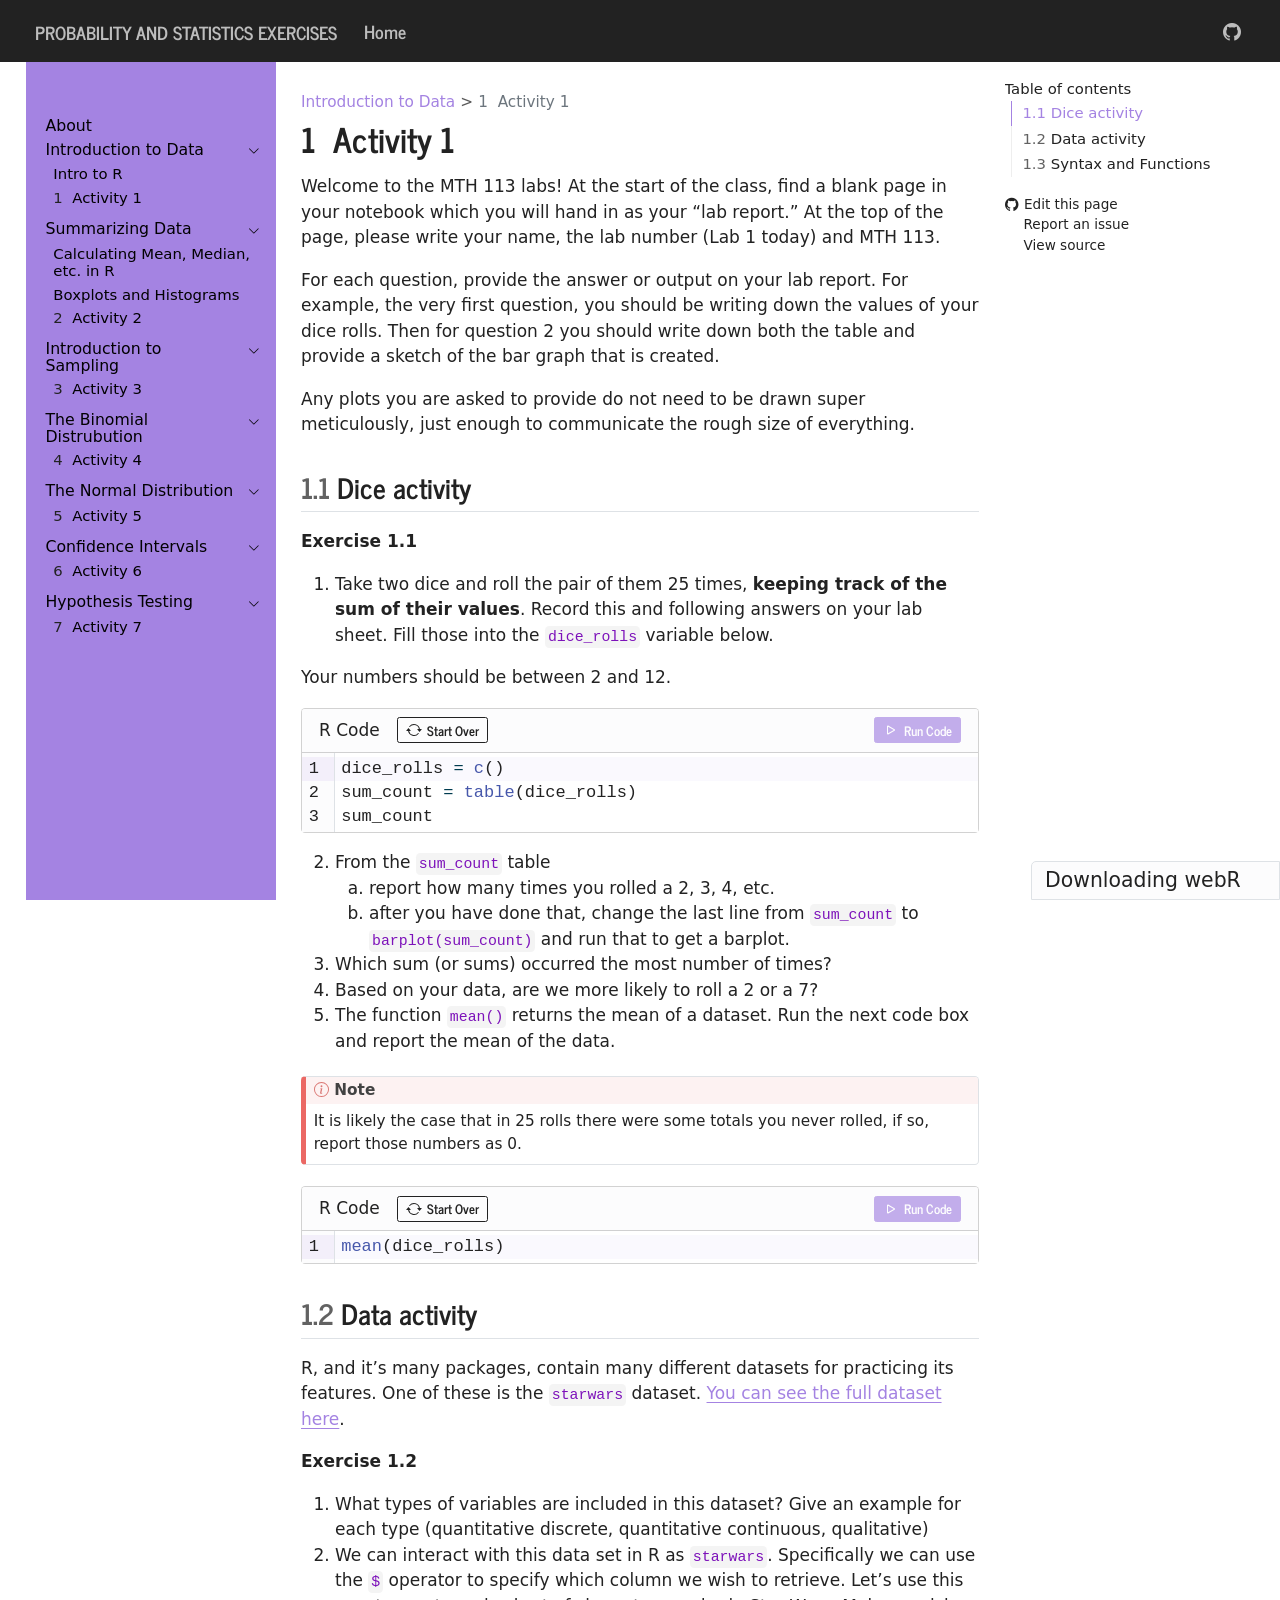
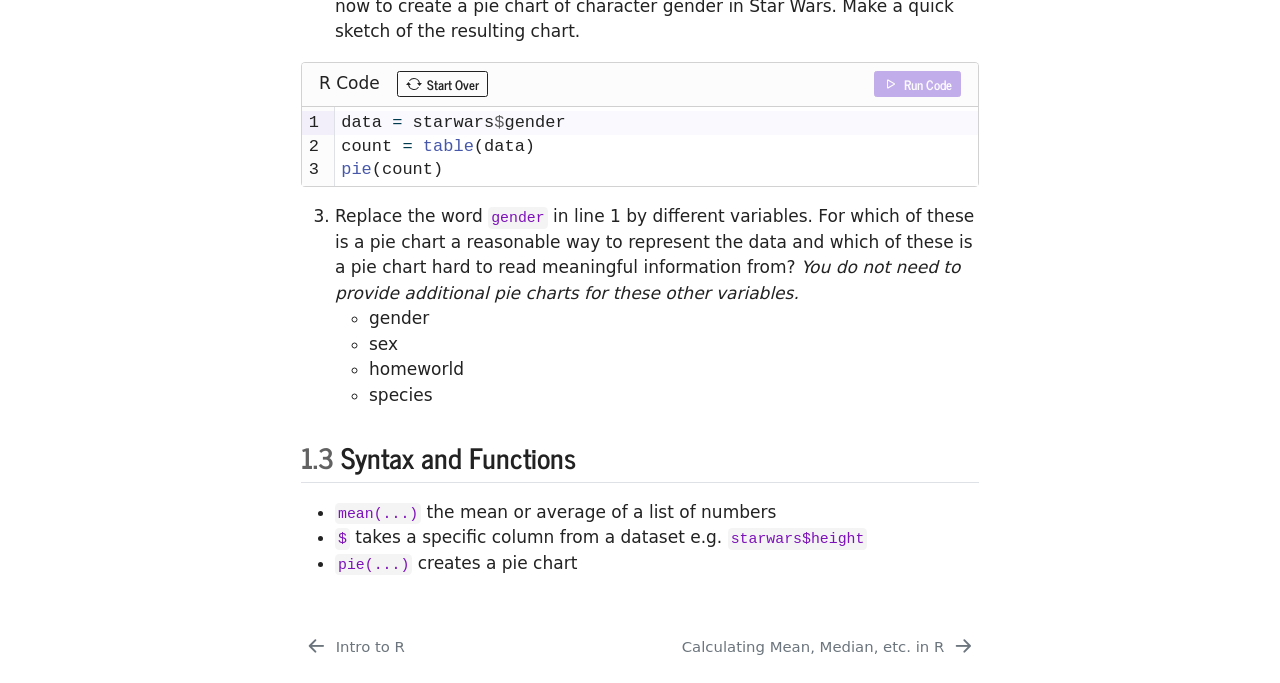
==== project-1/bars-and-pies.html @ b621f448 "Built site for gh-pages" ====
<!DOCTYPE html>
<html xmlns="http://www.w3.org/1999/xhtml" lang="en" xml:lang="en"><head>

<meta charset="utf-8">
<meta name="generator" content="quarto-1.8.24">

<meta name="viewport" content="width=device-width, initial-scale=1.0, user-scalable=yes">


<title>1&nbsp; Activity 1 – Probability and Statistics Exercises</title>
<style>
code{white-space: pre-wrap;}
span.smallcaps{font-variant: small-caps;}
div.columns{display: flex; gap: min(4vw, 1.5em);}
div.column{flex: auto; overflow-x: auto;}
div.hanging-indent{margin-left: 1.5em; text-indent: -1.5em;}
ul.task-list{list-style: none;}
ul.task-list li input[type="checkbox"] {
  width: 0.8em;
  margin: 0 0.8em 0.2em -1em; /* quarto-specific, see https://github.com/quarto-dev/quarto-cli/issues/4556 */ 
  vertical-align: middle;
}
</style>


<script src="../site_libs/quarto-nav/quarto-nav.js"></script>
<script src="../site_libs/quarto-nav/headroom.min.js"></script>
<script src="../site_libs/clipboard/clipboard.min.js"></script>
<script src="../site_libs/quarto-search/autocomplete.umd.js"></script>
<script src="../site_libs/quarto-search/fuse.min.js"></script>
<script src="../site_libs/quarto-search/quarto-search.js"></script>
<meta name="quarto:offset" content="../">
<link href="../project-2/calculating-statistics.html" rel="next">
<link href="../project-1/intro.html" rel="prev">
<script src="../site_libs/quarto-html/quarto.js" type="module"></script>
<script src="../site_libs/quarto-html/tabsets/tabsets.js" type="module"></script>
<script src="../site_libs/quarto-html/axe/axe-check.js" type="module"></script>
<script src="../site_libs/quarto-html/popper.min.js"></script>
<script src="../site_libs/quarto-html/tippy.umd.min.js"></script>
<script src="../site_libs/quarto-html/anchor.min.js"></script>
<link href="../site_libs/quarto-html/tippy.css" rel="stylesheet">
<link href="../site_libs/quarto-html/quarto-syntax-highlighting-dc55a5b9e770e841cd82e46aadbfb9b0.css" rel="stylesheet" id="quarto-text-highlighting-styles">
<script src="../site_libs/bootstrap/bootstrap.min.js"></script>
<link href="../site_libs/bootstrap/bootstrap-icons.css" rel="stylesheet">
<link href="../site_libs/bootstrap/bootstrap-3c5333e56ad6d1bf138ab44a25129ef7.min.css" rel="stylesheet" append-hash="true" id="quarto-bootstrap" data-mode="light">
<script src="../site_libs/quarto-contrib/live-runtime/live-runtime.js" type="module"></script>
<link href="../site_libs/quarto-contrib/live-runtime/live-runtime.css" rel="stylesheet">
<script id="quarto-search-options" type="application/json">{
  "location": "navbar",
  "copy-button": false,
  "collapse-after": 3,
  "panel-placement": "end",
  "type": "overlay",
  "limit": 50,
  "keyboard-shortcut": [
    "f",
    "/",
    "s"
  ],
  "show-item-context": false,
  "language": {
    "search-no-results-text": "No results",
    "search-matching-documents-text": "matching documents",
    "search-copy-link-title": "Copy link to search",
    "search-hide-matches-text": "Hide additional matches",
    "search-more-match-text": "more match in this document",
    "search-more-matches-text": "more matches in this document",
    "search-clear-button-title": "Clear",
    "search-text-placeholder": "",
    "search-detached-cancel-button-title": "Cancel",
    "search-submit-button-title": "Submit",
    "search-label": "Search"
  }
}</script>
<script type="module" src="../site_libs/quarto-ojs/quarto-ojs-runtime.js"></script>
<link href="../site_libs/quarto-ojs/quarto-ojs.css" rel="stylesheet">


<link rel="stylesheet" href="../style.css">
</head>

<body class="nav-sidebar floating nav-fixed quarto-light">

<div id="quarto-search-results"></div>
  <header id="quarto-header" class="headroom fixed-top">
    <nav class="navbar navbar-expand-lg " data-bs-theme="dark">
      <div class="navbar-container container-fluid">
      <div class="navbar-brand-container mx-auto">
    <a href="../index.html" class="navbar-brand navbar-brand-logo">
    </a>
    <a class="navbar-brand" href="../index.html">
    <span class="navbar-title">Probability and Statistics Exercises</span>
    </a>
  </div>
            <div id="quarto-search" class="" title="Search"></div>
          <button class="navbar-toggler" type="button" data-bs-toggle="collapse" data-bs-target="#navbarCollapse" aria-controls="navbarCollapse" role="menu" aria-expanded="false" aria-label="Toggle navigation" onclick="if (window.quartoToggleHeadroom) { window.quartoToggleHeadroom(); }">
  <span class="navbar-toggler-icon"></span>
</button>
          <div class="collapse navbar-collapse" id="navbarCollapse">
            <ul class="navbar-nav navbar-nav-scroll me-auto">
  <li class="nav-item">
    <a class="nav-link" href="https://seragunn.github.io/"> 
<span class="menu-text">Home</span></a>
  </li>  
</ul>
          </div> <!-- /navcollapse -->
            <div class="quarto-navbar-tools">
    <a href="https://github.com/seragunn/probstats-exercises/" title="Source Code" class="quarto-navigation-tool px-1" aria-label="Source Code"><i class="bi bi-github"></i></a>
</div>
      </div> <!-- /container-fluid -->
    </nav>
  <nav class="quarto-secondary-nav">
    <div class="container-fluid d-flex">
      <button type="button" class="quarto-btn-toggle btn" data-bs-toggle="collapse" role="button" data-bs-target=".quarto-sidebar-collapse-item" aria-controls="quarto-sidebar" aria-expanded="false" aria-label="Toggle sidebar navigation" onclick="if (window.quartoToggleHeadroom) { window.quartoToggleHeadroom(); }">
        <i class="bi bi-layout-text-sidebar-reverse"></i>
      </button>
        <nav class="quarto-page-breadcrumbs" aria-label="breadcrumb"><ol class="breadcrumb"><li class="breadcrumb-item"><a href="../project-1/intro.html">Introduction to Data</a></li><li class="breadcrumb-item"><a href="../project-1/bars-and-pies.html"><span class="chapter-number">1</span>&nbsp; <span class="chapter-title">Activity 1</span></a></li></ol></nav>
        <a class="flex-grow-1" role="navigation" data-bs-toggle="collapse" data-bs-target=".quarto-sidebar-collapse-item" aria-controls="quarto-sidebar" aria-expanded="false" aria-label="Toggle sidebar navigation" onclick="if (window.quartoToggleHeadroom) { window.quartoToggleHeadroom(); }">      
        </a>
    </div>
  </nav>
</header>
<!-- content -->
<div id="quarto-content" class="quarto-container page-columns page-rows-contents page-layout-article page-navbar">
<!-- sidebar -->
  <nav id="quarto-sidebar" class="sidebar collapse collapse-horizontal quarto-sidebar-collapse-item sidebar-navigation floating overflow-auto">
    <div class="pt-lg-2 mt-2 text-left sidebar-header sidebar-header-stacked">
      <a href="../index.html" class="sidebar-logo-link">
      </a>
      </div>
    <div class="sidebar-menu-container"> 
    <ul class="list-unstyled mt-1">
        <li class="sidebar-item">
  <div class="sidebar-item-container"> 
  <a href="../index.html" class="sidebar-item-text sidebar-link">
 <span class="menu-text">About</span></a>
  </div>
</li>
        <li class="sidebar-item sidebar-item-section">
      <div class="sidebar-item-container"> 
            <a class="sidebar-item-text sidebar-link text-start" data-bs-toggle="collapse" data-bs-target="#quarto-sidebar-section-1" role="navigation" aria-expanded="true">
 <span class="menu-text">Introduction to Data</span></a>
          <a class="sidebar-item-toggle text-start" data-bs-toggle="collapse" data-bs-target="#quarto-sidebar-section-1" role="navigation" aria-expanded="true" aria-label="Toggle section">
            <i class="bi bi-chevron-right ms-2"></i>
          </a> 
      </div>
      <ul id="quarto-sidebar-section-1" class="collapse list-unstyled sidebar-section depth1 show">  
          <li class="sidebar-item">
  <div class="sidebar-item-container"> 
  <a href="../project-1/intro.html" class="sidebar-item-text sidebar-link">
 <span class="menu-text">Intro to R</span></a>
  </div>
</li>
          <li class="sidebar-item">
  <div class="sidebar-item-container"> 
  <a href="../project-1/bars-and-pies.html" class="sidebar-item-text sidebar-link active">
 <span class="menu-text"><span class="chapter-number">1</span>&nbsp; <span class="chapter-title">Activity 1</span></span></a>
  </div>
</li>
      </ul>
  </li>
        <li class="sidebar-item sidebar-item-section">
      <div class="sidebar-item-container"> 
            <a class="sidebar-item-text sidebar-link text-start" data-bs-toggle="collapse" data-bs-target="#quarto-sidebar-section-2" role="navigation" aria-expanded="true">
 <span class="menu-text">Summarizing Data</span></a>
          <a class="sidebar-item-toggle text-start" data-bs-toggle="collapse" data-bs-target="#quarto-sidebar-section-2" role="navigation" aria-expanded="true" aria-label="Toggle section">
            <i class="bi bi-chevron-right ms-2"></i>
          </a> 
      </div>
      <ul id="quarto-sidebar-section-2" class="collapse list-unstyled sidebar-section depth1 show">  
          <li class="sidebar-item">
  <div class="sidebar-item-container"> 
  <a href="../project-2/calculating-statistics.html" class="sidebar-item-text sidebar-link">
 <span class="menu-text">Calculating Mean, Median, etc. in R</span></a>
  </div>
</li>
          <li class="sidebar-item">
  <div class="sidebar-item-container"> 
  <a href="../project-2/box-hist.html" class="sidebar-item-text sidebar-link">
 <span class="menu-text">Boxplots and Histograms</span></a>
  </div>
</li>
          <li class="sidebar-item">
  <div class="sidebar-item-container"> 
  <a href="../project-2/visualizing-shape.html" class="sidebar-item-text sidebar-link">
 <span class="menu-text"><span class="chapter-number">2</span>&nbsp; <span class="chapter-title">Activity 2</span></span></a>
  </div>
</li>
      </ul>
  </li>
        <li class="sidebar-item sidebar-item-section">
      <div class="sidebar-item-container"> 
            <a class="sidebar-item-text sidebar-link text-start" data-bs-toggle="collapse" data-bs-target="#quarto-sidebar-section-3" role="navigation" aria-expanded="true">
 <span class="menu-text">Introduction to Sampling</span></a>
          <a class="sidebar-item-toggle text-start" data-bs-toggle="collapse" data-bs-target="#quarto-sidebar-section-3" role="navigation" aria-expanded="true" aria-label="Toggle section">
            <i class="bi bi-chevron-right ms-2"></i>
          </a> 
      </div>
      <ul id="quarto-sidebar-section-3" class="collapse list-unstyled sidebar-section depth1 show">  
          <li class="sidebar-item">
  <div class="sidebar-item-container"> 
  <a href="../project-3/intro-to-sampling.html" class="sidebar-item-text sidebar-link">
 <span class="menu-text"><span class="chapter-number">3</span>&nbsp; <span class="chapter-title">Activity 3</span></span></a>
  </div>
</li>
      </ul>
  </li>
        <li class="sidebar-item sidebar-item-section">
      <div class="sidebar-item-container"> 
            <a class="sidebar-item-text sidebar-link text-start" data-bs-toggle="collapse" data-bs-target="#quarto-sidebar-section-4" role="navigation" aria-expanded="true">
 <span class="menu-text">The Binomial Distrubution</span></a>
          <a class="sidebar-item-toggle text-start" data-bs-toggle="collapse" data-bs-target="#quarto-sidebar-section-4" role="navigation" aria-expanded="true" aria-label="Toggle section">
            <i class="bi bi-chevron-right ms-2"></i>
          </a> 
      </div>
      <ul id="quarto-sidebar-section-4" class="collapse list-unstyled sidebar-section depth1 show">  
          <li class="sidebar-item">
  <div class="sidebar-item-container"> 
  <a href="../project-4/binomial.html" class="sidebar-item-text sidebar-link">
 <span class="menu-text"><span class="chapter-number">4</span>&nbsp; <span class="chapter-title">Activity 4</span></span></a>
  </div>
</li>
      </ul>
  </li>
        <li class="sidebar-item sidebar-item-section">
      <div class="sidebar-item-container"> 
            <a class="sidebar-item-text sidebar-link text-start" data-bs-toggle="collapse" data-bs-target="#quarto-sidebar-section-5" role="navigation" aria-expanded="true">
 <span class="menu-text">The Normal Distribution</span></a>
          <a class="sidebar-item-toggle text-start" data-bs-toggle="collapse" data-bs-target="#quarto-sidebar-section-5" role="navigation" aria-expanded="true" aria-label="Toggle section">
            <i class="bi bi-chevron-right ms-2"></i>
          </a> 
      </div>
      <ul id="quarto-sidebar-section-5" class="collapse list-unstyled sidebar-section depth1 show">  
          <li class="sidebar-item">
  <div class="sidebar-item-container"> 
  <a href="../project-5/normal.html" class="sidebar-item-text sidebar-link">
 <span class="menu-text"><span class="chapter-number">5</span>&nbsp; <span class="chapter-title">Activity 5</span></span></a>
  </div>
</li>
      </ul>
  </li>
        <li class="sidebar-item sidebar-item-section">
      <div class="sidebar-item-container"> 
            <a class="sidebar-item-text sidebar-link text-start" data-bs-toggle="collapse" data-bs-target="#quarto-sidebar-section-6" role="navigation" aria-expanded="true">
 <span class="menu-text">Confidence Intervals</span></a>
          <a class="sidebar-item-toggle text-start" data-bs-toggle="collapse" data-bs-target="#quarto-sidebar-section-6" role="navigation" aria-expanded="true" aria-label="Toggle section">
            <i class="bi bi-chevron-right ms-2"></i>
          </a> 
      </div>
      <ul id="quarto-sidebar-section-6" class="collapse list-unstyled sidebar-section depth1 show">  
          <li class="sidebar-item">
  <div class="sidebar-item-container"> 
  <a href="../project-6/ci.html" class="sidebar-item-text sidebar-link">
 <span class="menu-text"><span class="chapter-number">6</span>&nbsp; <span class="chapter-title">Activity 6</span></span></a>
  </div>
</li>
      </ul>
  </li>
        <li class="sidebar-item sidebar-item-section">
      <div class="sidebar-item-container"> 
            <a class="sidebar-item-text sidebar-link text-start" data-bs-toggle="collapse" data-bs-target="#quarto-sidebar-section-7" role="navigation" aria-expanded="true">
 <span class="menu-text">Hypothesis Testing</span></a>
          <a class="sidebar-item-toggle text-start" data-bs-toggle="collapse" data-bs-target="#quarto-sidebar-section-7" role="navigation" aria-expanded="true" aria-label="Toggle section">
            <i class="bi bi-chevron-right ms-2"></i>
          </a> 
      </div>
      <ul id="quarto-sidebar-section-7" class="collapse list-unstyled sidebar-section depth1 show">  
          <li class="sidebar-item">
  <div class="sidebar-item-container"> 
  <a href="../project-7/hyptest.html" class="sidebar-item-text sidebar-link">
 <span class="menu-text"><span class="chapter-number">7</span>&nbsp; <span class="chapter-title">Activity 7</span></span></a>
  </div>
</li>
      </ul>
  </li>
    </ul>
    </div>
</nav>
<div id="quarto-sidebar-glass" class="quarto-sidebar-collapse-item" data-bs-toggle="collapse" data-bs-target=".quarto-sidebar-collapse-item"></div>
<!-- margin-sidebar -->
    <div id="quarto-margin-sidebar" class="sidebar margin-sidebar">
        <nav id="TOC" role="doc-toc" class="toc-active">
    <h2 id="toc-title">Table of contents</h2>
   
  <ul>
  <li><a href="#dice-activity" id="toc-dice-activity" class="nav-link active" data-scroll-target="#dice-activity"><span class="header-section-number">1.1</span> Dice activity</a></li>
  <li><a href="#data-activity" id="toc-data-activity" class="nav-link" data-scroll-target="#data-activity"><span class="header-section-number">1.2</span> Data activity</a></li>
  <li><a href="#syntax-and-functions" id="toc-syntax-and-functions" class="nav-link" data-scroll-target="#syntax-and-functions"><span class="header-section-number">1.3</span> Syntax and Functions</a></li>
  </ul>
<div class="toc-actions"><ul><li><a href="https://github.com/seragunn/probstats-exercises/edit/main/project-1/bars-and-pies.qmd" class="toc-action"><i class="bi bi-github"></i>Edit this page</a></li><li><a href="https://github.com/seragunn/probstats-exercises/issues/new" class="toc-action"><i class="bi empty"></i>Report an issue</a></li><li><a href="https://github.com/seragunn/probstats-exercises/blob/main/project-1/bars-and-pies.qmd" class="toc-action"><i class="bi empty"></i>View source</a></li></ul></div></nav>
    </div>
<!-- main -->
<main class="content" id="quarto-document-content">

<header id="title-block-header" class="quarto-title-block default"><nav class="quarto-page-breadcrumbs quarto-title-breadcrumbs d-none d-lg-block" aria-label="breadcrumb"><ol class="breadcrumb"><li class="breadcrumb-item"><a href="../project-1/intro.html">Introduction to Data</a></li><li class="breadcrumb-item"><a href="../project-1/bars-and-pies.html"><span class="chapter-number">1</span>&nbsp; <span class="chapter-title">Activity 1</span></a></li></ol></nav>
<div class="quarto-title">
<h1 class="title"><span class="chapter-number">1</span>&nbsp; <span class="chapter-title">Activity 1</span></h1>
</div>



<div class="quarto-title-meta">

    
  
    
  </div>
  


</header>


<p>Welcome to the MTH 113 labs! At the start of the class, find a blank page in your notebook which you will hand in as your “lab report.” At the top of the page, please write your name, the lab number (Lab 1 today) and MTH 113.</p>
<p>For each question, provide the answer or output on your lab report. For example, the very first question, you should be writing down the values of your dice rolls. Then for question 2 you should write down both the table and provide a sketch of the bar graph that is created.</p>
<p>Any plots you are asked to provide do not need to be drawn super meticulously, just enough to communicate the rough size of everything.</p>
<section id="dice-activity" class="level2" data-number="1.1">
<h2 data-number="1.1" class="anchored" data-anchor-id="dice-activity"><span class="header-section-number">1.1</span> Dice activity</h2>
<div id="exr-dice-activity" class="theorem exercise">
<p><span class="theorem-title"><strong>Exercise 1.1</strong></span> &nbsp;</p>
<ol type="1">
<li>Take two dice and roll the pair of them 25 times, <strong>keeping track of the sum of their values</strong>. Record this and following answers on your lab sheet. Fill those into the <code>dice_rolls</code> variable below.</li>
</ol>
<p>Your numbers should be between 2 and 12.</p>
<div>
<div id="webr-1" class="exercise-cell">

</div>
<script type="webr-1-contents">
eyJhdHRyIjp7ImVkaXQiOnRydWUsImV2YWwiOnRydWV9LCJjb2RlIjoiZGljZV9yb2xscyA9IGMoKVxuc3VtX2NvdW50ID0gdGFibGUoZGljZV9yb2xscylcbnN1bV9jb3VudCJ9
</script>
</div>
<ol start="2" type="1">
<li>From the <code>sum_count</code> table
<ol type="a">
<li>report how many times you rolled a 2, 3, 4, etc.</li>
<li>after you have done that, change the last line from <code>sum_count</code> to <code>barplot(sum_count)</code> and run that to get a barplot.</li>
</ol></li>
<li>Which sum (or sums) occurred the most number of times?</li>
<li>Based on your data, are we more likely to roll a 2 or a 7?</li>
<li>The function <code>mean()</code> returns the mean of a dataset. Run the next code box and report the mean of the data.</li>
</ol>
</div>
<div class="callout callout-style-default callout-note callout-titled">
<div class="callout-header d-flex align-content-center">
<div class="callout-icon-container">
<i class="callout-icon"></i>
</div>
<div class="callout-title-container flex-fill">
Note
</div>
</div>
<div class="callout-body-container callout-body">
<p>It is likely the case that in 25 rolls there were some totals you never rolled, if so, report those numbers as 0.</p>
</div>
</div>
<div>
<div id="webr-2" class="exercise-cell">

</div>
<script type="webr-2-contents">
eyJhdHRyIjp7ImVkaXQiOnRydWUsImV2YWwiOnRydWV9LCJjb2RlIjoibWVhbihkaWNlX3JvbGxzKSJ9
</script>
</div>
</section>
<section id="data-activity" class="level2" data-number="1.2">
<h2 data-number="1.2" class="anchored" data-anchor-id="data-activity"><span class="header-section-number">1.2</span> Data activity</h2>
<p>R, and it’s many packages, contain many different datasets for practicing its features. One of these is the <code>starwars</code> dataset. <a href="https://github.com/tidyverse/dplyr/blob/main/data-raw/starwars.csv" target="_blank">You can see the full dataset here</a>.</p>
<div id="exr-starwars-data" class="theorem exercise">
<p><span class="theorem-title"><strong>Exercise 1.2</strong></span> &nbsp;</p>
<ol type="1">
<li>What types of variables are included in this dataset? Give an example for each type (quantitative discrete, quantitative continuous, qualitative)</li>
<li>We can interact with this data set in R as <code>starwars</code>. Specifically we can use the <code>$</code> operator to specify which column we wish to retrieve. Let’s use this now to create a pie chart of character gender in Star Wars. Make a quick sketch of the resulting chart.</li>
</ol>
<div>
<div id="webr-3" class="exercise-cell">

</div>
<script type="webr-3-contents">
eyJhdHRyIjp7ImVkaXQiOnRydWUsImV2YWwiOnRydWV9LCJjb2RlIjoiZGF0YSA9IHN0YXJ3YXJzJGdlbmRlclxuY291bnQgPSB0YWJsZShkYXRhKVxucGllKGNvdW50KSJ9
</script>
</div>
<ol start="3" type="1">
<li>Replace the word <code>gender</code> in line 1 by different variables. For which of these is a pie chart a reasonable way to represent the data and which of these is a pie chart hard to read meaningful information from? <em>You do not need to provide additional pie charts for these other variables.</em>
<ul>
<li>gender</li>
<li>sex</li>
<li>homeworld</li>
<li>species</li>
</ul></li>
</ol>
</div>
</section>
<section id="syntax-and-functions" class="level2" data-number="1.3">
<h2 data-number="1.3" class="anchored" data-anchor-id="syntax-and-functions"><span class="header-section-number">1.3</span> Syntax and Functions</h2>
<ul>
<li><code>mean(...)</code> the mean or average of a list of numbers</li>
<li><code>$</code> takes a specific column from a dataset e.g.&nbsp;<code>starwars$height</code></li>
<li><code>pie(...)</code> creates a pie chart</li>
</ul>


<script type="webr-data">
[base64]
</script>
<script type="ojs-module-contents">
[base64]
</script>
<div id="exercise-loading-indicator" class="exercise-loading-indicator d-none d-flex align-items-center gap-2">
<div id="exercise-loading-status" class="d-flex gap-2">

</div>
<div class="spinner-grow spinner-grow-sm">

</div>
</div>
<script type="vfs-file">
W10=
</script>
</section>

</main> <!-- /main -->
<script type="ojs-module-contents">
eyJjb250ZW50cyI6W119
</script>
<script type="module">
if (window.location.protocol === "file:") { alert("The OJS runtime does not work with file:// URLs. Please use a web server to view this document."); }
window._ojs.paths.runtimeToDoc = "../../project-1";
window._ojs.paths.runtimeToRoot = "../..";
window._ojs.paths.docToRoot = "..";
window._ojs.selfContained = false;
window._ojs.runtime.interpretFromScriptTags();
</script>
<script id="quarto-html-after-body" type="application/javascript">
  window.document.addEventListener("DOMContentLoaded", function (event) {
    const icon = "";
    const anchorJS = new window.AnchorJS();
    anchorJS.options = {
      placement: 'right',
      icon: icon
    };
    anchorJS.add('.anchored');
    const isCodeAnnotation = (el) => {
      for (const clz of el.classList) {
        if (clz.startsWith('code-annotation-')) {                     
          return true;
        }
      }
      return false;
    }
    const onCopySuccess = function(e) {
      // button target
      const button = e.trigger;
      // don't keep focus
      button.blur();
      // flash "checked"
      button.classList.add('code-copy-button-checked');
      var currentTitle = button.getAttribute("title");
      button.setAttribute("title", "Copied!");
      let tooltip;
      if (window.bootstrap) {
        button.setAttribute("data-bs-toggle", "tooltip");
        button.setAttribute("data-bs-placement", "left");
        button.setAttribute("data-bs-title", "Copied!");
        tooltip = new bootstrap.Tooltip(button, 
          { trigger: "manual", 
            customClass: "code-copy-button-tooltip",
            offset: [0, -8]});
        tooltip.show();    
      }
      setTimeout(function() {
        if (tooltip) {
          tooltip.hide();
          button.removeAttribute("data-bs-title");
          button.removeAttribute("data-bs-toggle");
          button.removeAttribute("data-bs-placement");
        }
        button.setAttribute("title", currentTitle);
        button.classList.remove('code-copy-button-checked');
      }, 1000);
      // clear code selection
      e.clearSelection();
    }
    const getTextToCopy = function(trigger) {
      const outerScaffold = trigger.parentElement.cloneNode(true);
      const codeEl = outerScaffold.querySelector('code');
      for (const childEl of codeEl.children) {
        if (isCodeAnnotation(childEl)) {
          childEl.remove();
        }
      }
      return codeEl.innerText;
    }
    const clipboard = new window.ClipboardJS('.code-copy-button:not([data-in-quarto-modal])', {
      text: getTextToCopy
    });
    clipboard.on('success', onCopySuccess);
    if (window.document.getElementById('quarto-embedded-source-code-modal')) {
      const clipboardModal = new window.ClipboardJS('.code-copy-button[data-in-quarto-modal]', {
        text: getTextToCopy,
        container: window.document.getElementById('quarto-embedded-source-code-modal')
      });
      clipboardModal.on('success', onCopySuccess);
    }
      var localhostRegex = new RegExp(/^(?:http|https):\/\/localhost\:?[0-9]*\//);
      var mailtoRegex = new RegExp(/^mailto:/);
        var filterRegex = new RegExp("https:\/\/seragunn\.github\.io\/probstats-exercises\/");
      var isInternal = (href) => {
          return filterRegex.test(href) || localhostRegex.test(href) || mailtoRegex.test(href);
      }
      // Inspect non-navigation links and adorn them if external
     var links = window.document.querySelectorAll('a[href]:not(.nav-link):not(.navbar-brand):not(.toc-action):not(.sidebar-link):not(.sidebar-item-toggle):not(.pagination-link):not(.no-external):not([aria-hidden]):not(.dropdown-item):not(.quarto-navigation-tool):not(.about-link)');
      for (var i=0; i<links.length; i++) {
        const link = links[i];
        if (!isInternal(link.href)) {
          // undo the damage that might have been done by quarto-nav.js in the case of
          // links that we want to consider external
          if (link.dataset.originalHref !== undefined) {
            link.href = link.dataset.originalHref;
          }
        }
      }
    function tippyHover(el, contentFn, onTriggerFn, onUntriggerFn) {
      const config = {
        allowHTML: true,
        maxWidth: 500,
        delay: 100,
        arrow: false,
        appendTo: function(el) {
            return el.parentElement;
        },
        interactive: true,
        interactiveBorder: 10,
        theme: 'quarto',
        placement: 'bottom-start',
      };
      if (contentFn) {
        config.content = contentFn;
      }
      if (onTriggerFn) {
        config.onTrigger = onTriggerFn;
      }
      if (onUntriggerFn) {
        config.onUntrigger = onUntriggerFn;
      }
      window.tippy(el, config); 
    }
    const noterefs = window.document.querySelectorAll('a[role="doc-noteref"]');
    for (var i=0; i<noterefs.length; i++) {
      const ref = noterefs[i];
      tippyHover(ref, function() {
        // use id or data attribute instead here
        let href = ref.getAttribute('data-footnote-href') || ref.getAttribute('href');
        try { href = new URL(href).hash; } catch {}
        const id = href.replace(/^#\/?/, "");
        const note = window.document.getElementById(id);
        if (note) {
          return note.innerHTML;
        } else {
          return "";
        }
      });
    }
    const xrefs = window.document.querySelectorAll('a.quarto-xref');
    const processXRef = (id, note) => {
      // Strip column container classes
      const stripColumnClz = (el) => {
        el.classList.remove("page-full", "page-columns");
        if (el.children) {
          for (const child of el.children) {
            stripColumnClz(child);
          }
        }
      }
      stripColumnClz(note)
      if (id === null || id.startsWith('sec-')) {
        // Special case sections, only their first couple elements
        const container = document.createElement("div");
        if (note.children && note.children.length > 2) {
          container.appendChild(note.children[0].cloneNode(true));
          for (let i = 1; i < note.children.length; i++) {
            const child = note.children[i];
            if (child.tagName === "P" && child.innerText === "") {
              continue;
            } else {
              container.appendChild(child.cloneNode(true));
              break;
            }
          }
          if (window.Quarto?.typesetMath) {
            window.Quarto.typesetMath(container);
          }
          return container.innerHTML
        } else {
          if (window.Quarto?.typesetMath) {
            window.Quarto.typesetMath(note);
          }
          return note.innerHTML;
        }
      } else {
        // Remove any anchor links if they are present
        const anchorLink = note.querySelector('a.anchorjs-link');
        if (anchorLink) {
          anchorLink.remove();
        }
        if (window.Quarto?.typesetMath) {
          window.Quarto.typesetMath(note);
        }
        if (note.classList.contains("callout")) {
          return note.outerHTML;
        } else {
          return note.innerHTML;
        }
      }
    }
    for (var i=0; i<xrefs.length; i++) {
      const xref = xrefs[i];
      tippyHover(xref, undefined, function(instance) {
        instance.disable();
        let url = xref.getAttribute('href');
        let hash = undefined; 
        if (url.startsWith('#')) {
          hash = url;
        } else {
          try { hash = new URL(url).hash; } catch {}
        }
        if (hash) {
          const id = hash.replace(/^#\/?/, "");
          const note = window.document.getElementById(id);
          if (note !== null) {
            try {
              const html = processXRef(id, note.cloneNode(true));
              instance.setContent(html);
            } finally {
              instance.enable();
              instance.show();
            }
          } else {
            // See if we can fetch this
            fetch(url.split('#')[0])
            .then(res => res.text())
            .then(html => {
              const parser = new DOMParser();
              const htmlDoc = parser.parseFromString(html, "text/html");
              const note = htmlDoc.getElementById(id);
              if (note !== null) {
                const html = processXRef(id, note);
                instance.setContent(html);
              } 
            }).finally(() => {
              instance.enable();
              instance.show();
            });
          }
        } else {
          // See if we can fetch a full url (with no hash to target)
          // This is a special case and we should probably do some content thinning / targeting
          fetch(url)
          .then(res => res.text())
          .then(html => {
            const parser = new DOMParser();
            const htmlDoc = parser.parseFromString(html, "text/html");
            const note = htmlDoc.querySelector('main.content');
            if (note !== null) {
              // This should only happen for chapter cross references
              // (since there is no id in the URL)
              // remove the first header
              if (note.children.length > 0 && note.children[0].tagName === "HEADER") {
                note.children[0].remove();
              }
              const html = processXRef(null, note);
              instance.setContent(html);
            } 
          }).finally(() => {
            instance.enable();
            instance.show();
          });
        }
      }, function(instance) {
      });
    }
        let selectedAnnoteEl;
        const selectorForAnnotation = ( cell, annotation) => {
          let cellAttr = 'data-code-cell="' + cell + '"';
          let lineAttr = 'data-code-annotation="' +  annotation + '"';
          const selector = 'span[' + cellAttr + '][' + lineAttr + ']';
          return selector;
        }
        const selectCodeLines = (annoteEl) => {
          const doc = window.document;
          const targetCell = annoteEl.getAttribute("data-target-cell");
          const targetAnnotation = annoteEl.getAttribute("data-target-annotation");
          const annoteSpan = window.document.querySelector(selectorForAnnotation(targetCell, targetAnnotation));
          const lines = annoteSpan.getAttribute("data-code-lines").split(",");
          const lineIds = lines.map((line) => {
            return targetCell + "-" + line;
          })
          let top = null;
          let height = null;
          let parent = null;
          if (lineIds.length > 0) {
              //compute the position of the single el (top and bottom and make a div)
              const el = window.document.getElementById(lineIds[0]);
              top = el.offsetTop;
              height = el.offsetHeight;
              parent = el.parentElement.parentElement;
            if (lineIds.length > 1) {
              const lastEl = window.document.getElementById(lineIds[lineIds.length - 1]);
              const bottom = lastEl.offsetTop + lastEl.offsetHeight;
              height = bottom - top;
            }
            if (top !== null && height !== null && parent !== null) {
              // cook up a div (if necessary) and position it 
              let div = window.document.getElementById("code-annotation-line-highlight");
              if (div === null) {
                div = window.document.createElement("div");
                div.setAttribute("id", "code-annotation-line-highlight");
                div.style.position = 'absolute';
                parent.appendChild(div);
              }
              div.style.top = top - 2 + "px";
              div.style.height = height + 4 + "px";
              div.style.left = 0;
              let gutterDiv = window.document.getElementById("code-annotation-line-highlight-gutter");
              if (gutterDiv === null) {
                gutterDiv = window.document.createElement("div");
                gutterDiv.setAttribute("id", "code-annotation-line-highlight-gutter");
                gutterDiv.style.position = 'absolute';
                const codeCell = window.document.getElementById(targetCell);
                const gutter = codeCell.querySelector('.code-annotation-gutter');
                gutter.appendChild(gutterDiv);
              }
              gutterDiv.style.top = top - 2 + "px";
              gutterDiv.style.height = height + 4 + "px";
            }
            selectedAnnoteEl = annoteEl;
          }
        };
        const unselectCodeLines = () => {
          const elementsIds = ["code-annotation-line-highlight", "code-annotation-line-highlight-gutter"];
          elementsIds.forEach((elId) => {
            const div = window.document.getElementById(elId);
            if (div) {
              div.remove();
            }
          });
          selectedAnnoteEl = undefined;
        };
          // Handle positioning of the toggle
      window.addEventListener(
        "resize",
        throttle(() => {
          elRect = undefined;
          if (selectedAnnoteEl) {
            selectCodeLines(selectedAnnoteEl);
          }
        }, 10)
      );
      function throttle(fn, ms) {
      let throttle = false;
      let timer;
        return (...args) => {
          if(!throttle) { // first call gets through
              fn.apply(this, args);
              throttle = true;
          } else { // all the others get throttled
              if(timer) clearTimeout(timer); // cancel #2
              timer = setTimeout(() => {
                fn.apply(this, args);
                timer = throttle = false;
              }, ms);
          }
        };
      }
        // Attach click handler to the DT
        const annoteDls = window.document.querySelectorAll('dt[data-target-cell]');
        for (const annoteDlNode of annoteDls) {
          annoteDlNode.addEventListener('click', (event) => {
            const clickedEl = event.target;
            if (clickedEl !== selectedAnnoteEl) {
              unselectCodeLines();
              const activeEl = window.document.querySelector('dt[data-target-cell].code-annotation-active');
              if (activeEl) {
                activeEl.classList.remove('code-annotation-active');
              }
              selectCodeLines(clickedEl);
              clickedEl.classList.add('code-annotation-active');
            } else {
              // Unselect the line
              unselectCodeLines();
              clickedEl.classList.remove('code-annotation-active');
            }
          });
        }
    const findCites = (el) => {
      const parentEl = el.parentElement;
      if (parentEl) {
        const cites = parentEl.dataset.cites;
        if (cites) {
          return {
            el,
            cites: cites.split(' ')
          };
        } else {
          return findCites(el.parentElement)
        }
      } else {
        return undefined;
      }
    };
    var bibliorefs = window.document.querySelectorAll('a[role="doc-biblioref"]');
    for (var i=0; i<bibliorefs.length; i++) {
      const ref = bibliorefs[i];
      const citeInfo = findCites(ref);
      if (citeInfo) {
        tippyHover(citeInfo.el, function() {
          var popup = window.document.createElement('div');
          citeInfo.cites.forEach(function(cite) {
            var citeDiv = window.document.createElement('div');
            citeDiv.classList.add('hanging-indent');
            citeDiv.classList.add('csl-entry');
            var biblioDiv = window.document.getElementById('ref-' + cite);
            if (biblioDiv) {
              citeDiv.innerHTML = biblioDiv.innerHTML;
            }
            popup.appendChild(citeDiv);
          });
          return popup.innerHTML;
        });
      }
    }
  });
  </script>
<nav class="page-navigation">
  <div class="nav-page nav-page-previous">
      <a href="../project-1/intro.html" class="pagination-link" aria-label="Intro to R">
        <i class="bi bi-arrow-left-short"></i> <span class="nav-page-text">Intro to R</span>
      </a>          
  </div>
  <div class="nav-page nav-page-next">
      <a href="../project-2/calculating-statistics.html" class="pagination-link" aria-label="Calculating Mean, Median, etc. in R">
        <span class="nav-page-text">Calculating Mean, Median, etc. in R</span> <i class="bi bi-arrow-right-short"></i>
      </a>
  </div>
</nav>
</div> <!-- /content -->




<footer class="footer"><div class="nav-footer"><div class="nav-footer-center"><div class="toc-actions d-sm-block d-md-none"><ul><li><a href="https://github.com/seragunn/probstats-exercises/edit/main/project-1/bars-and-pies.qmd" class="toc-action"><i class="bi bi-github"></i>Edit this page</a></li><li><a href="https://github.com/seragunn/probstats-exercises/issues/new" class="toc-action"><i class="bi empty"></i>Report an issue</a></li><li><a href="https://github.com/seragunn/probstats-exercises/blob/main/project-1/bars-and-pies.qmd" class="toc-action"><i class="bi empty"></i>View source</a></li></ul></div></div></div></footer></body></html>
---- site_libs/quarto-html/tippy.css ----
.tippy-box[data-animation=fade][data-state=hidden]{opacity:0}[data-tippy-root]{max-width:calc(100vw - 10px)}.tippy-box{position:relative;background-color:#333;color:#fff;border-radius:4px;font-size:14px;line-height:1.4;white-space:normal;outline:0;transition-property:transform,visibility,opacity}.tippy-box[data-placement^=top]>.tippy-arrow{bottom:0}.tippy-box[data-placement^=top]>.tippy-arrow:before{bottom:-7px;left:0;border-width:8px 8px 0;border-top-color:initial;transform-origin:center top}.tippy-box[data-placement^=bottom]>.tippy-arrow{top:0}.tippy-box[data-placement^=bottom]>.tippy-arrow:before{top:-7px;left:0;border-width:0 8px 8px;border-bottom-color:initial;transform-origin:center bottom}.tippy-box[data-placement^=left]>.tippy-arrow{right:0}.tippy-box[data-placement^=left]>.tippy-arrow:before{border-width:8px 0 8px 8px;border-left-color:initial;right:-7px;transform-origin:center left}.tippy-box[data-placement^=right]>.tippy-arrow{left:0}.tippy-box[data-placement^=right]>.tippy-arrow:before{left:-7px;border-width:8px 8px 8px 0;border-right-color:initial;transform-origin:center right}.tippy-box[data-inertia][data-state=visible]{transition-timing-function:cubic-bezier(.54,1.5,.38,1.11)}.tippy-arrow{width:16px;height:16px;color:#333}.tippy-arrow:before{content:"";position:absolute;border-color:transparent;border-style:solid}.tippy-content{position:relative;padding:5px 9px;z-index:1}
---- site_libs/quarto-html/quarto-syntax-highlighting-dc55a5b9e770e841cd82e46aadbfb9b0.css ----
/* quarto syntax highlight colors */
:root {
  --quarto-hl-ot-color: #003B4F;
  --quarto-hl-at-color: #657422;
  --quarto-hl-ss-color: #20794D;
  --quarto-hl-an-color: #5E5E5E;
  --quarto-hl-fu-color: #4758AB;
  --quarto-hl-st-color: #20794D;
  --quarto-hl-cf-color: #003B4F;
  --quarto-hl-op-color: #5E5E5E;
  --quarto-hl-er-color: #AD0000;
  --quarto-hl-bn-color: #AD0000;
  --quarto-hl-al-color: #AD0000;
  --quarto-hl-va-color: #111111;
  --quarto-hl-bu-color: inherit;
  --quarto-hl-ex-color: inherit;
  --quarto-hl-pp-color: #AD0000;
  --quarto-hl-in-color: #5E5E5E;
  --quarto-hl-vs-color: #20794D;
  --quarto-hl-wa-color: #5E5E5E;
  --quarto-hl-do-color: #5E5E5E;
  --quarto-hl-im-color: #00769E;
  --quarto-hl-ch-color: #20794D;
  --quarto-hl-dt-color: #AD0000;
  --quarto-hl-fl-color: #AD0000;
  --quarto-hl-co-color: #5E5E5E;
  --quarto-hl-cv-color: #5E5E5E;
  --quarto-hl-cn-color: #8f5902;
  --quarto-hl-sc-color: #5E5E5E;
  --quarto-hl-dv-color: #AD0000;
  --quarto-hl-kw-color: #003B4F;
}

/* other quarto variables */
:root {
  --quarto-font-monospace: SFMono-Regular, Menlo, Monaco, Consolas, "Liberation Mono", "Courier New", monospace;
}

/* syntax highlight based on Pandoc's rules */
pre > code.sourceCode > span {
  color: #003B4F;
}

code.sourceCode > span {
  color: #003B4F;
}

div.sourceCode,
div.sourceCode pre.sourceCode {
  color: #003B4F;
}

/* Normal */
code span {
  color: #003B4F;
}

/* Alert */
code span.al {
  color: #AD0000;
  font-style: inherit;
}

/* Annotation */
code span.an {
  color: #5E5E5E;
  font-style: inherit;
}

/* Attribute */
code span.at {
  color: #657422;
  font-style: inherit;
}

/* BaseN */
code span.bn {
  color: #AD0000;
  font-style: inherit;
}

/* BuiltIn */
code span.bu {
  font-style: inherit;
}

/* ControlFlow */
code span.cf {
  color: #003B4F;
  font-weight: bold;
  font-style: inherit;
}

/* Char */
code span.ch {
  color: #20794D;
  font-style: inherit;
}

/* Constant */
code span.cn {
  color: #8f5902;
  font-style: inherit;
}

/* Comment */
code span.co {
  color: #5E5E5E;
  font-style: inherit;
}

/* CommentVar */
code span.cv {
  color: #5E5E5E;
  font-style: italic;
}

/* Documentation */
code span.do {
  color: #5E5E5E;
  font-style: italic;
}

/* DataType */
code span.dt {
  color: #AD0000;
  font-style: inherit;
}

/* DecVal */
code span.dv {
  color: #AD0000;
  font-style: inherit;
}

/* Error */
code span.er {
  color: #AD0000;
  font-style: inherit;
}

/* Extension */
code span.ex {
  font-style: inherit;
}

/* Float */
code span.fl {
  color: #AD0000;
  font-style: inherit;
}

/* Function */
code span.fu {
  color: #4758AB;
  font-style: inherit;
}

/* Import */
code span.im {
  color: #00769E;
  font-style: inherit;
}

/* Information */
code span.in {
  color: #5E5E5E;
  font-style: inherit;
}

/* Keyword */
code span.kw {
  color: #003B4F;
  font-weight: bold;
  font-style: inherit;
}

/* Operator */
code span.op {
  color: #5E5E5E;
  font-style: inherit;
}

/* Other */
code span.ot {
  color: #003B4F;
  font-style: inherit;
}

/* Preprocessor */
code span.pp {
  color: #AD0000;
  font-style: inherit;
}

/* SpecialChar */
code span.sc {
  color: #5E5E5E;
  font-style: inherit;
}

/* SpecialString */
code span.ss {
  color: #20794D;
  font-style: inherit;
}

/* String */
code span.st {
  color: #20794D;
  font-style: inherit;
}

/* Variable */
code span.va {
  color: #111111;
  font-style: inherit;
}

/* VerbatimString */
code span.vs {
  color: #20794D;
  font-style: inherit;
}

/* Warning */
code span.wa {
  color: #5E5E5E;
  font-style: italic;
}

.prevent-inlining {
  content: "</";
}

/*# sourceMappingURL=21f0b8dca5c347bd0a806dc2ce2adfe3.css.map */
---- site_libs/quarto-contrib/live-runtime/live-runtime.css ----
.quarto-light{--exercise-main-color: var(--bs-body-color, var(--r-main-color, #212529));--exercise-main-bg: var(--bs-body-bg, var(--r-background-color, #ffffff));--exercise-primary-rgb: var(--bs-primary-rgb, 13, 110, 253);--exercise-gray: var(--bs-gray-300, #dee2e6);--exercise-cap-bg: var(--bs-light-bg-subtle, #f8f8f8);--exercise-line-bg: rgba(var(--exercise-primary-rgb), .05);--exercise-line-gutter-bg: rgba(var(--exercise-primary-rgb), .1);--exercise-code-block-color: var(--quarto-scss-export-code-block-color, var(--exercise-main-color));--exercise-code-block-bg: var(--quarto-scss-export-code-block-bg, var(--exercise-main-bg))}.quarto-dark{--exercise-main-color: var(--bs-body-color, var(--r-main-color, #ffffff));--exercise-main-bg: var(--bs-body-bg, var(--r-background-color, #222222));--exercise-primary-rgb: var(--bs-primary-rgb, 55, 90, 127);--exercise-gray: var(--bs-gray-700, #434343);--exercise-cap-bg: var(--bs-card-cap-bg, #505050);--exercise-line-bg: rgba(var(--exercise-primary-rgb), .2);--exercise-line-gutter-bg: rgba(var(--exercise-primary-rgb), .4);--exercise-code-block-color: var(--quarto-scss-export-code-block-color, var(--exercise-main-color));--exercise-code-block-bg: var(--quarto-scss-export-code-block-bg, var(--exercise-main-bg))}.webr-ojs-exercise.exercise-solution,.webr-ojs-exercise.exercise-hint{border:var(--exercise-gray) 1px solid;border-radius:5px;padding:1rem}.exercise-hint .exercise-hint,.exercise-solution .exercise-solution{border:none;padding:0}.webr-ojs-exercise.exercise-solution>.callout,.webr-ojs-exercise.exercise-hint>.callout{margin:-1rem;border:0}#exercise-loading-indicator{position:fixed;bottom:0;right:0;font-size:1.2rem;padding:.2rem .75rem;border:1px solid var(--exercise-gray);background-color:var(--exercise-cap-bg);border-top-left-radius:5px}#exercise-loading-indicator>.spinner-grow{min-width:1rem}.exercise-loading-details+.exercise-loading-details:before{content:"/ "}@media only screen and (max-width: 576px){#exercise-loading-indicator{font-size:.8rem;padding:.1rem .5rem}#exercise-loading-indicator>.spinner-grow{min-width:.66rem}#exercise-loading-indicator .gap-2{gap:.2rem!important}#exercise-loading-indicator .spinner-grow{--bs-spinner-width: .66rem;--bs-spinner-height: .66rem}}.btn.btn-exercise-editor:disabled,.btn.btn-exercise-editor.disabled,.btn-exercise-editor fieldset:disabled .btn{transition:opacity .5s}.card.exercise-editor .card-header a.btn{--bs-btn-padding-x: .5rem;--bs-btn-padding-y: .15rem;--bs-btn-font-size: .75rem}.quarto-dark .card.exercise-editor .card-header .btn.btn-outline-dark{--bs-btn-color: #f8f8f8;--bs-btn-border-color: #f8f8f8;--bs-btn-hover-color: #000;--bs-btn-hover-bg: #f8f8f8;--bs-btn-hover-border-color: #f8f8f8;--bs-btn-focus-shadow-rgb: 248, 248, 248;--bs-btn-active-color: #000;--bs-btn-active-bg: #f8f8f8;--bs-btn-active-border-color: #f8f8f8;--bs-btn-active-shadow: inset 0 3px 5px rgba(0, 0, 0, .125);--bs-btn-disabled-color: #f8f8f8;--bs-btn-disabled-bg: transparent;--bs-btn-disabled-border-color: #f8f8f8;--bs-btn-bg: transparent;--bs-gradient: none}.card.exercise-editor{--exercise-min-lines: 0;--exercise-max-lines: infinity;--exercise-font-size: var(--bs-body-font-size, 1rem)}.card.exercise-editor .card-header{padding:.5rem 1rem;background-color:var(--exercise-cap-bg);border-bottom:1px solid rgba(0,0,0,.175)}.card.exercise-editor .cm-editor{color:var(--exercise-code-block-color);background-color:var(--exercise-code-block-bg);max-height:calc(var(--exercise-max-lines) * 1.4 * var(--exercise-font-size) + 8px)}.card.exercise-editor .cm-content{caret-color:var(--exercise-code-block-color)}.card.exercise-editor .cm-cursor,.card.exercise-editor .cm-dropCursor{border-left-color:var(--exercise-code-block-color)}.card.exercise-editor .cm-focused .cm-selectionBackgroundm .cm-selectionBackground,.card.exercise-editor .cm-content ::selection{background-color:rgba(var(--exercise-primary-rgb),.1)}.card.exercise-editor .cm-activeLine{background-color:var(--exercise-line-bg)}.card.exercise-editor .cm-activeLineGutter{background-color:var(--exercise-line-gutter-bg)}.card.exercise-editor .cm-gutters{background-color:var(--exercise-cap-bg);color:var(--exercise-main-color);border-right:1px solid var(--exercise-gray)}.card.exercise-editor .cm-content,.card.exercise-editor .cm-gutter{min-height:calc(var(--exercise-min-lines) * 1.4 * var(--exercise-font-size) + 8px)}.card.exercise-editor .cm-scroller{line-height:1.4;overflow:auto}:root{--exercise-editor-hl-al: var(--quarto-hl-al-color, #AD0000);--exercise-editor-hl-an: var(--quarto-hl-an-color, #5E5E5E);--exercise-editor-hl-at: var(--quarto-hl-at-color, #657422);--exercise-editor-hl-bn: var(--quarto-hl-bn-color, #AD0000);--exercise-editor-hl-ch: var(--quarto-hl-ch-color, #20794D);--exercise-editor-hl-co: var(--quarto-hl-co-color, #5E5E5E);--exercise-editor-hl-cv: var(--quarto-hl-cv-color, #5E5E5E);--exercise-editor-hl-cn: var(--quarto-hl-cn-color, #8f5902);--exercise-editor-hl-cf: var(--quarto-hl-cf-color, #003B4F);--exercise-editor-hl-dt: var(--quarto-hl-dt-color, #AD0000);--exercise-editor-hl-dv: var(--quarto-hl-dv-color, #AD0000);--exercise-editor-hl-do: var(--quarto-hl-do-color, #5E5E5E);--exercise-editor-hl-er: var(--quarto-hl-er-color, #AD0000);--exercise-editor-hl-fl: var(--quarto-hl-fl-color, #AD0000);--exercise-editor-hl-fu: var(--quarto-hl-fu-color, #4758AB);--exercise-editor-hl-im: var(--quarto-hl-im-color, #00769E);--exercise-editor-hl-in: var(--quarto-hl-in-color, #5E5E5E);--exercise-editor-hl-kw: var(--quarto-hl-kw-color, #003B4F);--exercise-editor-hl-op: var(--quarto-hl-op-color, #5E5E5E);--exercise-editor-hl-ot: var(--quarto-hl-ot-color, #003B4F);--exercise-editor-hl-pp: var(--quarto-hl-pp-color, #AD0000);--exercise-editor-hl-sc: var(--quarto-hl-sc-color, #5E5E5E);--exercise-editor-hl-ss: var(--quarto-hl-ss-color, #20794D);--exercise-editor-hl-st: var(--quarto-hl-st-color, #20794D);--exercise-editor-hl-va: var(--quarto-hl-va-color, #111111);--exercise-editor-hl-vs: var(--quarto-hl-vs-color, #20794D);--exercise-editor-hl-wa: var(--quarto-hl-wa-color, #5E5E5E)}*[data-bs-theme=dark]{--exercise-editor-hl-al: var(--quarto-hl-al-color, #f07178);--exercise-editor-hl-an: var(--quarto-hl-an-color, #d4d0ab);--exercise-editor-hl-at: var(--quarto-hl-at-color, #00e0e0);--exercise-editor-hl-bn: var(--quarto-hl-bn-color, #d4d0ab);--exercise-editor-hl-bu: var(--quarto-hl-bu-color, #abe338);--exercise-editor-hl-ch: var(--quarto-hl-ch-color, #abe338);--exercise-editor-hl-co: var(--quarto-hl-co-color, #f8f8f2);--exercise-editor-hl-cv: var(--quarto-hl-cv-color, #ffd700);--exercise-editor-hl-cn: var(--quarto-hl-cn-color, #ffd700);--exercise-editor-hl-cf: var(--quarto-hl-cf-color, #ffa07a);--exercise-editor-hl-dt: var(--quarto-hl-dt-color, #ffa07a);--exercise-editor-hl-dv: var(--quarto-hl-dv-color, #d4d0ab);--exercise-editor-hl-do: var(--quarto-hl-do-color, #f8f8f2);--exercise-editor-hl-er: var(--quarto-hl-er-color, #f07178);--exercise-editor-hl-ex: var(--quarto-hl-ex-color, #00e0e0);--exercise-editor-hl-fl: var(--quarto-hl-fl-color, #d4d0ab);--exercise-editor-hl-fu: var(--quarto-hl-fu-color, #ffa07a);--exercise-editor-hl-im: var(--quarto-hl-im-color, #abe338);--exercise-editor-hl-in: var(--quarto-hl-in-color, #d4d0ab);--exercise-editor-hl-kw: var(--quarto-hl-kw-color, #ffa07a);--exercise-editor-hl-op: var(--quarto-hl-op-color, #ffa07a);--exercise-editor-hl-ot: var(--quarto-hl-ot-color, #00e0e0);--exercise-editor-hl-pp: var(--quarto-hl-pp-color, #dcc6e0);--exercise-editor-hl-re: var(--quarto-hl-re-color, #00e0e0);--exercise-editor-hl-sc: var(--quarto-hl-sc-color, #abe338);--exercise-editor-hl-ss: var(--quarto-hl-ss-color, #abe338);--exercise-editor-hl-st: var(--quarto-hl-st-color, #abe338);--exercise-editor-hl-va: var(--quarto-hl-va-color, #00e0e0);--exercise-editor-hl-vs: var(--quarto-hl-vs-color, #abe338);--exercise-editor-hl-wa: var(--quarto-hl-wa-color, #dcc6e0)}pre>code.sourceCode span.tok-keyword,.exercise-editor-body>.cm-editor span.tok-keyword{color:var(--exercise-editor-hl-kw)}pre>code.sourceCode span.tok-operator,.exercise-editor-body>.cm-editor span.tok-operator{color:var(--exercise-editor-hl-op)}pre>code.sourceCode span.tok-definitionOperator,.exercise-editor-body>.cm-editor span.tok-definitionOperator{color:var(--exercise-editor-hl-ot)}pre>code.sourceCode span.tok-compareOperator,.exercise-editor-body>.cm-editor span.tok-compareOperator{color:var(--exercise-editor-hl-ot)}pre>code.sourceCode span.tok-attributeName,.exercise-editor-body>.cm-editor span.tok-attributeName{color:var(--exercise-editor-hl-at)}pre>code.sourceCode span.tok-controlKeyword,.exercise-editor-body>.cm-editor span.tok-controlKeyword{color:var(--exercise-editor-hl-cf)}pre>code.sourceCode span.tok-comment,.exercise-editor-body>.cm-editor span.tok-comment{color:var(--exercise-editor-hl-co)}pre>code.sourceCode span.tok-string,.exercise-editor-body>.cm-editor span.tok-string{color:var(--exercise-editor-hl-st)}pre>code.sourceCode span.tok-string2,.exercise-editor-body>.cm-editor span.tok-string2{color:var(--exercise-editor-hl-ss)}pre>code.sourceCode span.tok-variableName,.exercise-editor-body>.cm-editor span.tok-variableName{color:var(--exercise-editor-hl-va)}pre>code.sourceCode span.tok-bool,pre>code.sourceCode span.tok-literal,pre>code.sourceCode span.tok-separator,.exercise-editor-body>.cm-editor span.tok-bool,.exercise-editor-body>.cm-editor span.tok-literal,.exercise-editor-body>.cm-editor span.tok-separator{color:var(--exercise-editor-hl-cn)}pre>code.sourceCode span.tok-bool,pre>code.sourceCode span.tok-literal,.exercise-editor-body>.cm-editor span.tok-bool,.exercise-editor-body>.cm-editor span.tok-literal{color:var(--exercise-editor-hl-cn)}pre>code.sourceCode span.tok-number,pre>code.sourceCode span.tok-integer,.exercise-editor-body>.cm-editor span.tok-number,.exercise-editor-body>.cm-editor span.tok-integer{color:var(--exercise-editor-hl-dv)}pre>code.sourceCode span.tok-function-variableName,.exercise-editor-body>.cm-editor span.tok-function-variableName{color:var(--exercise-editor-hl-fu)}pre>code.sourceCode span.tok-function-attributeName,.exercise-editor-body>.cm-editor span.tok-function-attributeName{color:var(--exercise-editor-hl-at)}div.exercise-cell-output.cell-output-stdout pre code,div.exercise-cell-output.cell-output-stderr pre code{white-space:pre-wrap;word-wrap:break-word}div.exercise-cell-output.cell-output-stderr pre code{color:var(--exercise-editor-hl-er, #AD0000)}div.cell-output-pyodide table{border:none;margin:0 auto 1em}div.cell-output-pyodide thead{border-bottom:1px solid var(--exercise-main-color)}div.cell-output-pyodide td,div.cell-output-pyodide th,div.cell-output-pyodide tr{padding:.5em;line-height:normal}div.cell-output-pyodide th{font-weight:700}div.cell-output-display canvas{background-color:#fff}.tab-pane>.exercise-tab-pane-header+div.webr-ojs-exercise{margin-top:1em}.alert .exercise-feedback p:last-child{margin-bottom:0}.alert.exercise-grade{animation-duration:.25s;animation-name:exercise-grade-slidein}@keyframes exercise-grade-slidein{0%{transform:translateY(10px);opacity:0}to{transform:translateY(0);opacity:1}}.alert.exercise-grade p:last-child{margin-bottom:0}.alert.exercise-grade pre{white-space:pre-wrap;color:inherit}.observablehq pre>code.sourceCode{white-space:pre;position:relative}.observablehq div.sourceCode{margin:1em 0!important}.observablehq pre.sourceCode{margin:0!important}@media screen{.observablehq div.sourceCode{overflow:auto}}@media print{.observablehq pre>code.sourceCode{white-space:pre-wrap}.observablehq pre>code.sourceCode>span{text-indent:-5em;padding-left:5em}}.reveal .d-none{display:none!important}.reveal .d-flex{display:flex!important}.reveal .card.exercise-editor .justify-content-between{justify-content:space-between!important}.reveal .card.exercise-editor .align-items-center{align-items:center!important}.reveal .card.exercise-editor .gap-1{gap:.25rem!important}.reveal .card.exercise-editor .gap-2{gap:.5rem!important}.reveal .card.exercise-editor .gap-3{gap:.75rem!important}.reveal .card.exercise-editor{--exercise-font-size: 1.3rem;margin:1rem 0;border:1px solid rgba(0,0,0,.175);border-radius:.375rem;font-size:var(--exercise-font-size);overflow:hidden}.reveal .card.exercise-editor .card-header{padding:.5rem 1rem;background-color:var(--exercise-cap-bg);border-bottom:1px solid rgba(0,0,0,.175)}.reveal .cell-output-webr.cell-output-display,.reveal .cell-output-pyodide.cell-output-display{text-align:center}.quarto-light .reveal .btn.btn-exercise-editor.btn-primary{--exercise-btn-bg: var(--bs-btn-bg, #0d6efd);--exercise-btn-color: var(--bs-btn-color, #ffffff);--exercise-btn-border-color: var(--bs-btn-border-color, #0d6efd);--exercise-btn-hover-border-color: var(--bs-btn-hover-border-color, #0b5ed7);--exercise-btn-hover-bg: var(--bs-btn-hover-bg, #0b5ed7);--exercise-btn-hover-color: var(--bs-btn-hover-color, #ffffff)}.quarto-dark .reveal .btn.btn-exercise-editor.btn-primary{--exercise-btn-bg: var(--bs-btn-bg, #375a7f);--exercise-btn-color: var(--bs-btn-color, #ffffff);--exercise-btn-border-color: var(--bs-btn-border-color, #375a7f);--exercise-btn-hover-border-color: var(--bs-btn-hover-border-color, #2c4866);--exercise-btn-hover-bg: var(--bs-btn-hover-bg, #2c4866);--exercise-btn-hover-color: var(--bs-btn-hover-color, #ffffff)}.quarto-light .reveal .btn.btn-exercise-editor.btn-outline-dark{--exercise-btn-bg: var(--bs-btn-bg, transparent);--exercise-btn-color: var(--bs-btn-color, #333);--exercise-btn-border-color: var(--bs-btn-border-color, #333);--exercise-btn-hover-border-color: var(--bs-btn-hover-border-color, #333);--exercise-btn-hover-bg: var(--bs-btn-hover-bg, #333);--exercise-btn-hover-color: var(--bs-btn-hover-color, #ffffff)}.quarto-dark .reveal .btn.btn-exercise-editor.btn-outline-dark{--exercise-btn-bg: var(--bs-btn-bg, transparent);--exercise-btn-color: var(--bs-btn-color, #f8f8f8);--exercise-btn-border-color: var(--bs-btn-border-color, #f8f8f8);--exercise-btn-hover-border-color: var(--bs-btn-hover-border-color, #f8f8f8);--exercise-btn-hover-bg: var(--bs-btn-hover-bg, #f8f8f8);--exercise-btn-hover-color: var(--bs-btn-hover-color, #000000)}@media only screen and (max-width: 576px){:not(.reveal) .card-header .btn-exercise-editor>.btn-label-exercise-editor{max-width:0px;margin-left:-4px;overflow:hidden;transition:max-width .2s ease-in,margin-left .05s ease-out .2s}:not(.reveal) .card-header .btn-exercise-editor:hover>.btn-label-exercise-editor{position:inherit;max-width:80px;margin-left:0;transition:max-width .2s ease-out .05s,margin-left .05s ease-in}}.reveal .card.exercise-editor .btn-group{border-radius:.375rem;position:relative;display:inline-flex;vertical-align:middle}.reveal .card.exercise-editor .btn-group>.btn{position:relative;flex:1 1 auto}.reveal .card.exercise-editor .btn-group>:not(.btn-check:first-child)+.btn,.reveal .card.exercise-editor .btn-group>.btn-group:not(:first-child){margin-left:-1px}.reveal .card.exercise-editor .btn-group>.btn:not(:last-child):not(.dropdown-toggle),.reveal .card.exercise-editor .btn-group>.btn.dropdown-toggle-split:first-child,.reveal .card.exercise-editor .btn-group>.btn-group:not(:last-child)>.btn{border-top-right-radius:0;border-bottom-right-radius:0}.reveal .card.exercise-editor .btn-group>.btn:nth-child(n+3),.reveal .card.exercise-editor .btn-group>:not(.btn-check)+.btn,.reveal .card.exercise-editor .btn-group>.btn-group:not(:first-child)>.btn{border-top-left-radius:0;border-bottom-left-radius:0}.reveal .btn.btn-exercise-editor{display:inline-block;padding:.25rem .5rem;font-size:1rem;color:var(--exercise-btn-color);background-color:var(--exercise-btn-bg);text-align:center;text-decoration:none;vertical-align:middle;cursor:pointer;user-select:none;border:1px solid var(--exercise-btn-border-color);border-radius:.375rem;transition:color .15s ease-in-out,background-color .15s ease-in-out,border-color .15s ease-in-out,box-shadow .15s ease-in-out}.reveal .btn.btn-exercise-editor:hover{color:var(--exercise-btn-hover-color);background-color:var(--exercise-btn-hover-bg);border-color:var(--exercise-btn-hover-border-color)}.reveal .btn.btn-exercise-editor:disabled,.reveal .btn.btn-exercise-editor.disabled,.reveal .btn-exercise-editor fieldset:disabled .btn{pointer-events:none;opacity:.65}.reveal .card.exercise-editor .spinner-grow{background-color:currentcolor;opacity:0;display:inline-block;width:1.5rem;height:1.5rem;vertical-align:-.125em;border-radius:50%;animation:.75s linear infinite spinner-grow}.reveal .cell-output-container pre code{overflow:auto;max-height:initial}.reveal .alert.exercise-grade{font-size:.55em;position:relative;padding:1rem;margin:1rem 0;border-radius:.25rem;color:var(--exercise-alert-color);background-color:var(--exercise-alert-bg);border:1px solid var(--exercise-alert-border-color)}.reveal .alert.exercise-grade .alert-link{font-weight:700;color:var(--exercise-alert-link-color)}.quarto-light .reveal .exercise-grade.alert-info{--exercise-alert-color: #055160;--exercise-alert-bg: #cff4fc;--exercise-alert-border-color: #9eeaf9;--exercise-alert-link-color: #055160}.quarto-light .reveal .exercise-grade.alert-success{--exercise-alert-color: #0a3622;--exercise-alert-bg: #d1e7dd;--exercise-alert-border-color: #a3cfbb;--exercise-alert-link-color: #0a3622}.quarto-light .reveal .exercise-grade.alert-warning{--exercise-alert-color: #664d03;--exercise-alert-bg: #fff3cd;--exercise-alert-border-color: #ffe69c;--exercise-alert-link-color: #664d03}.quarto-light .reveal .exercise-grade.alert-danger{--exercise-alert-color: #58151c;--exercise-alert-bg: #f8d7da;--exercise-alert-border-color: #f1aeb5;--exercise-alert-link-color: #58151c}.quarto-dark .reveal .exercise-grade.alert-info{--exercise-alert-color: #ffffff;--exercise-alert-bg: #3498db;--exercise-alert-border-color: #3498db;--exercise-alert-link-color: #ffffff}.quarto-dark .reveal .exercise-grade.alert-success{--exercise-alert-color: #ffffff;--exercise-alert-bg: #00bc8c;--exercise-alert-border-color: #00bc8c;--exercise-alert-link-color: #ffffff}.quarto-dark .reveal .exercise-grade.alert-warning{--exercise-alert-color: #ffffff;--exercise-alert-bg: #f39c12;--exercise-alert-border-color: #f39c12;--exercise-alert-link-color: #ffffff}.quarto-dark .reveal .exercise-grade.alert-danger{--exercise-alert-color: #ffffff;--exercise-alert-bg: #e74c3c;--exercise-alert-border-color: #e74c3c;--exercise-alert-link-color: #ffffff}
---- site_libs/quarto-ojs/quarto-ojs.css ----
span.ojs-inline span div {
  display: inline-block;
}

/* add some breathing room between display outputs and text especially */
div.cell + section,
div.cell + h1,
div.cell + h2,
div.cell + h3,
div.cell + h4,
div.cell + h5,
div.cell + h6,
div.cell + p {
  margin-top: 1rem;
}

div[nodetype="declaration"]:not([data-output="all"])
  div.observablehq:not(observablehq--error) {
  display: none;
}

/* mimic bootstrap behavior which is always correct in observablehq outputs */
.observablehq a:not([href]):not([class]),
.observablehq a:not([href]):not([class]):hover {
  color: inherit;
  text-decoration: none;
}

.observablehq .observablehq--inspect {
  --code-fallback: Consolas, monaco, monospace;
  font-family: var(--bs-font-monospace, var(--code-fallback));
  font-size: 0.8em;
}

.observablehq--field {
  margin-left: 1rem;
}

.observablehq--caret {
  margin-right: 2px;
  vertical-align: baseline;
}

.observablehq--collapsed,
.observablehq--expanded.observablehq--inspect a {
  cursor: pointer;
}

/* classes directly from observable's runtime */
.observablehq--key,
.observablehq--index {
  color: var(--quarto-hl-dt-color);
}

.observablehq--string {
  color: var(--quarto-hl-st-color);
}

.observablehq--bigint,
.observablehq--date,
.observablehq--number,
.observablehq--regexp,
.observablehq--symbol {
  color: var(--quarto-hl-dv-color);
}

.observablehq--null,
.observablehq--boolean,
.observablehq--undefined,
.observablehq--keyword {
  color: var(--quarto-hl-kw-color);
}

/* In addition, their import statements specifically come highlighted by hljs.
   (probably some legacy feature of theirs?) We handle those here as well. 

   Just to be on the safe side, we select on observable's 'md-pre'
   class as well, in case someone else uses hljs and wishes to put
   their own highlighting.

   TODO Note that to make our highlighting consistent, we're
   overriding the "im" class to present like a keyword. I should make
   sure this looks right everywhere, but I don't know how to test it
   comprehensively.
*/

code.javascript span.im {
  color: var(--quarto-hl-kw-color);
}

pre.observablehq--md-pre span.hljs-keyword {
  color: var(--quarto-hl-kw-color);
}

pre.observablehq--md-pre span.hljs-string {
  color: var(--quarto-hl-st-color);
}

pre.observablehq--md-pre .span.hljs-date,
pre.observablehq--md-pre .span.hljs-number,
pre.observablehq--md-pre .span.hljs-regexp,
pre.observablehq--md-pre .span.hljs-symbol {
  color: var(--quarto-hl-dv-color);
}

/* Other general niceties, but it's possible that we should do this on a page-by-page basis */

input {
  vertical-align: middle;
}

input[type="radio"],
input[type="checkbox"] {
  margin: 0px 0px 3px 0px;
}

.observable-in-a-box-waiting-for-module-import {
  visibility: hidden;
}

/* play nicely w/ sidebar layout */
.panel-sidebar .observablehq > form[class^="oi-"] {
  flex-wrap: wrap !important;
}

/* likely that this only makes sense with bootstrap. TODO check with charles */
.observablehq table {
  font-size: 0.9em !important;
}

.quarto-ojs-hide {
  display: none;
}

.quarto-ojs-error-pinpoint {
  border-bottom: 2px dotted #e51400;
  font-weight: 700;
  cursor: pointer;
}

code span.quarto-ojs-error-pinpoint {
  color: inherit;
}

.observablehq--error .observablehq--inspect {
  font-size: 0.875em !important;
}

.observablehq--error .callout {
  margin-bottom: 0;
  margin-top: 0;
}

/* this counteracts the negative margin which observablehq uses in their tables at runtime */
.quarto-ojs-table-fixup {
  padding-left: 14px;
}

div.observablehq input[type="date"] {
  border-style: solid;
  padding: 0.8em 0.5em 0.8em 0.5em;
  border-color: rgba(220, 220, 220, 0.3);
}
---- style.css ----
@media (min-width: 768px) {
    footer:has(.d-sm-block) {
        display: none;
    }
}

.cell-output:has(input) {
    margin-bottom: -1em;
}

[type="number"] {
    margin-top: -2em;
    border: 1px solid #ddd;
    border-radius: 0.25rem;
    padding: 0.25rem 0.75rem;
}
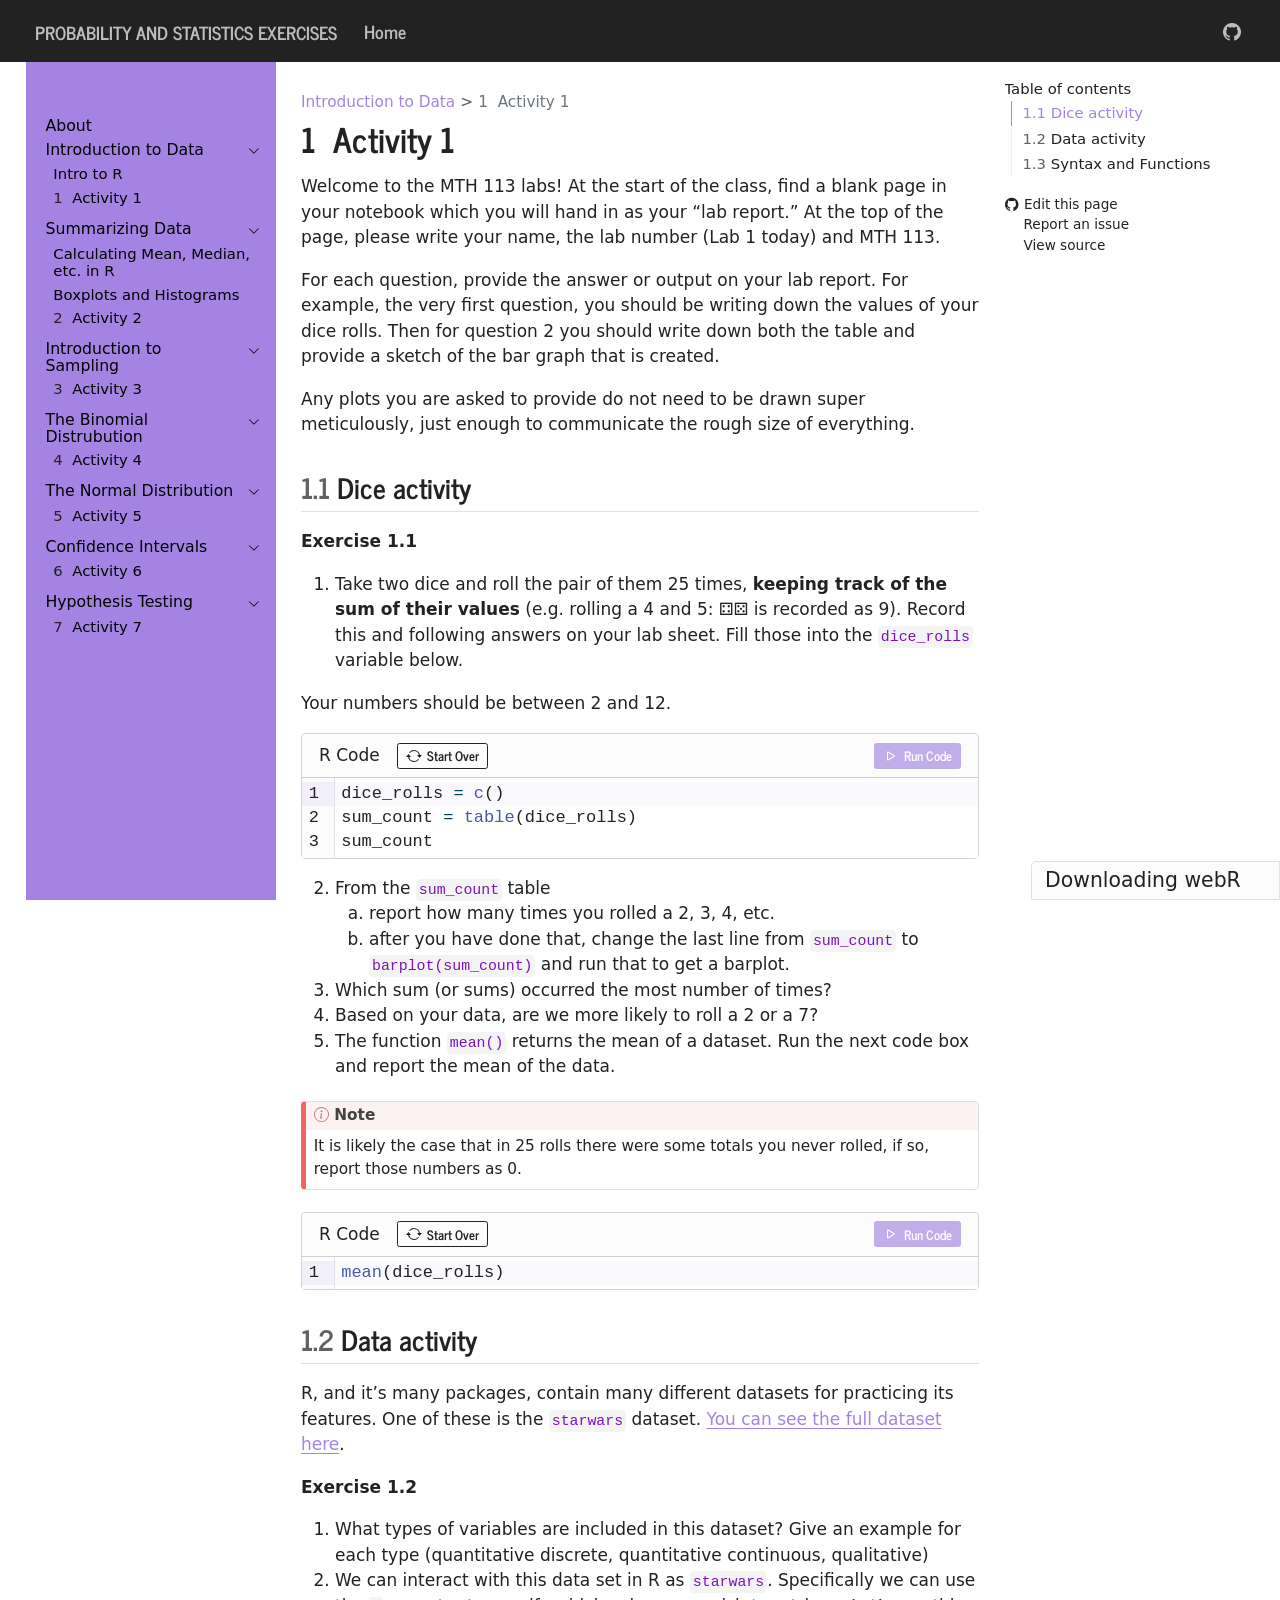
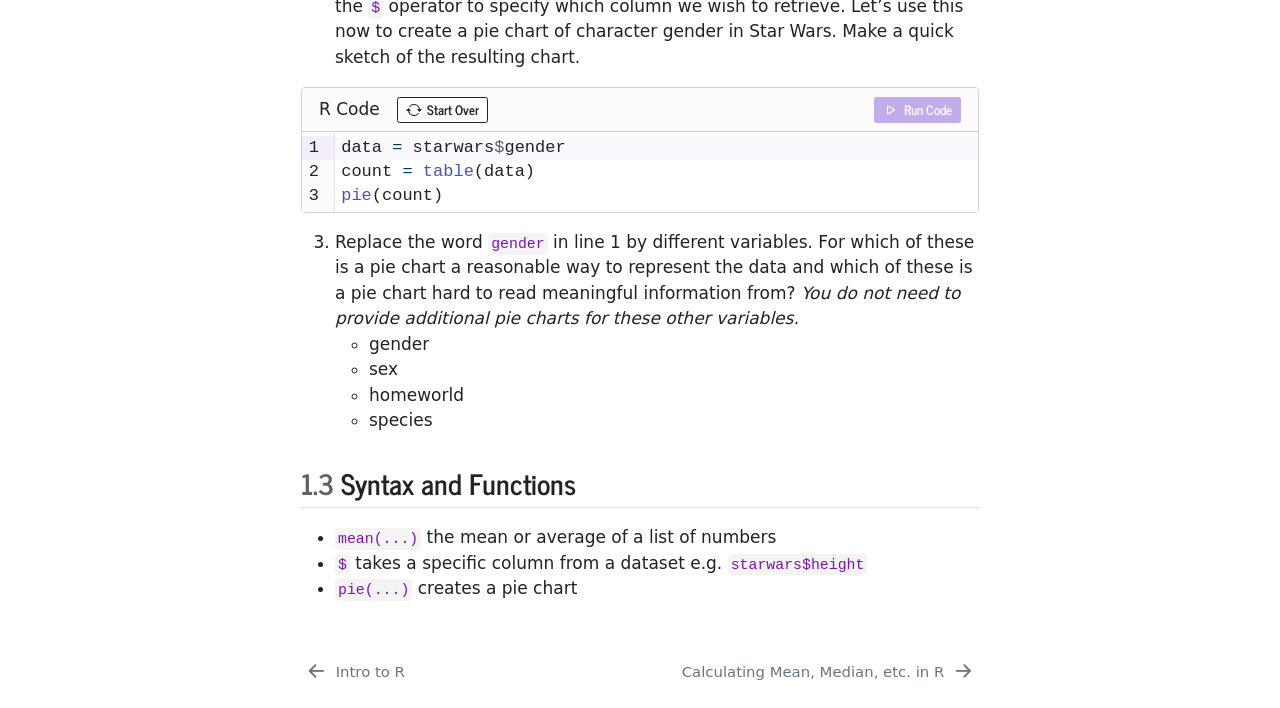
==== commit c6d7ed8e: "Built site for gh-pages" ====
--- a/project-1/bars-and-pies.html
+++ b/project-1/bars-and-pies.html
@@ -319,7 +319,7 @@
 <div id="exr-dice-activity" class="theorem exercise">
 <p><span class="theorem-title"><strong>Exercise 1.1</strong></span> &nbsp;</p>
 <ol type="1">
-<li>Take two dice and roll the pair of them 25 times, <strong>keeping track of the sum of their values</strong>. Record this and following answers on your lab sheet. Fill those into the <code>dice_rolls</code> variable below.</li>
+<li>Take two dice and roll the pair of them 25 times, <strong>keeping track of the sum of their values</strong> (e.g.&nbsp;rolling a 4 and 5: ⚃⚄ is recorded as 9). Record this and following answers on your lab sheet. Fill those into the <code>dice_rolls</code> variable below.</li>
 </ol>
 <p>Your numbers should be between 2 and 12.</p>
 <div>
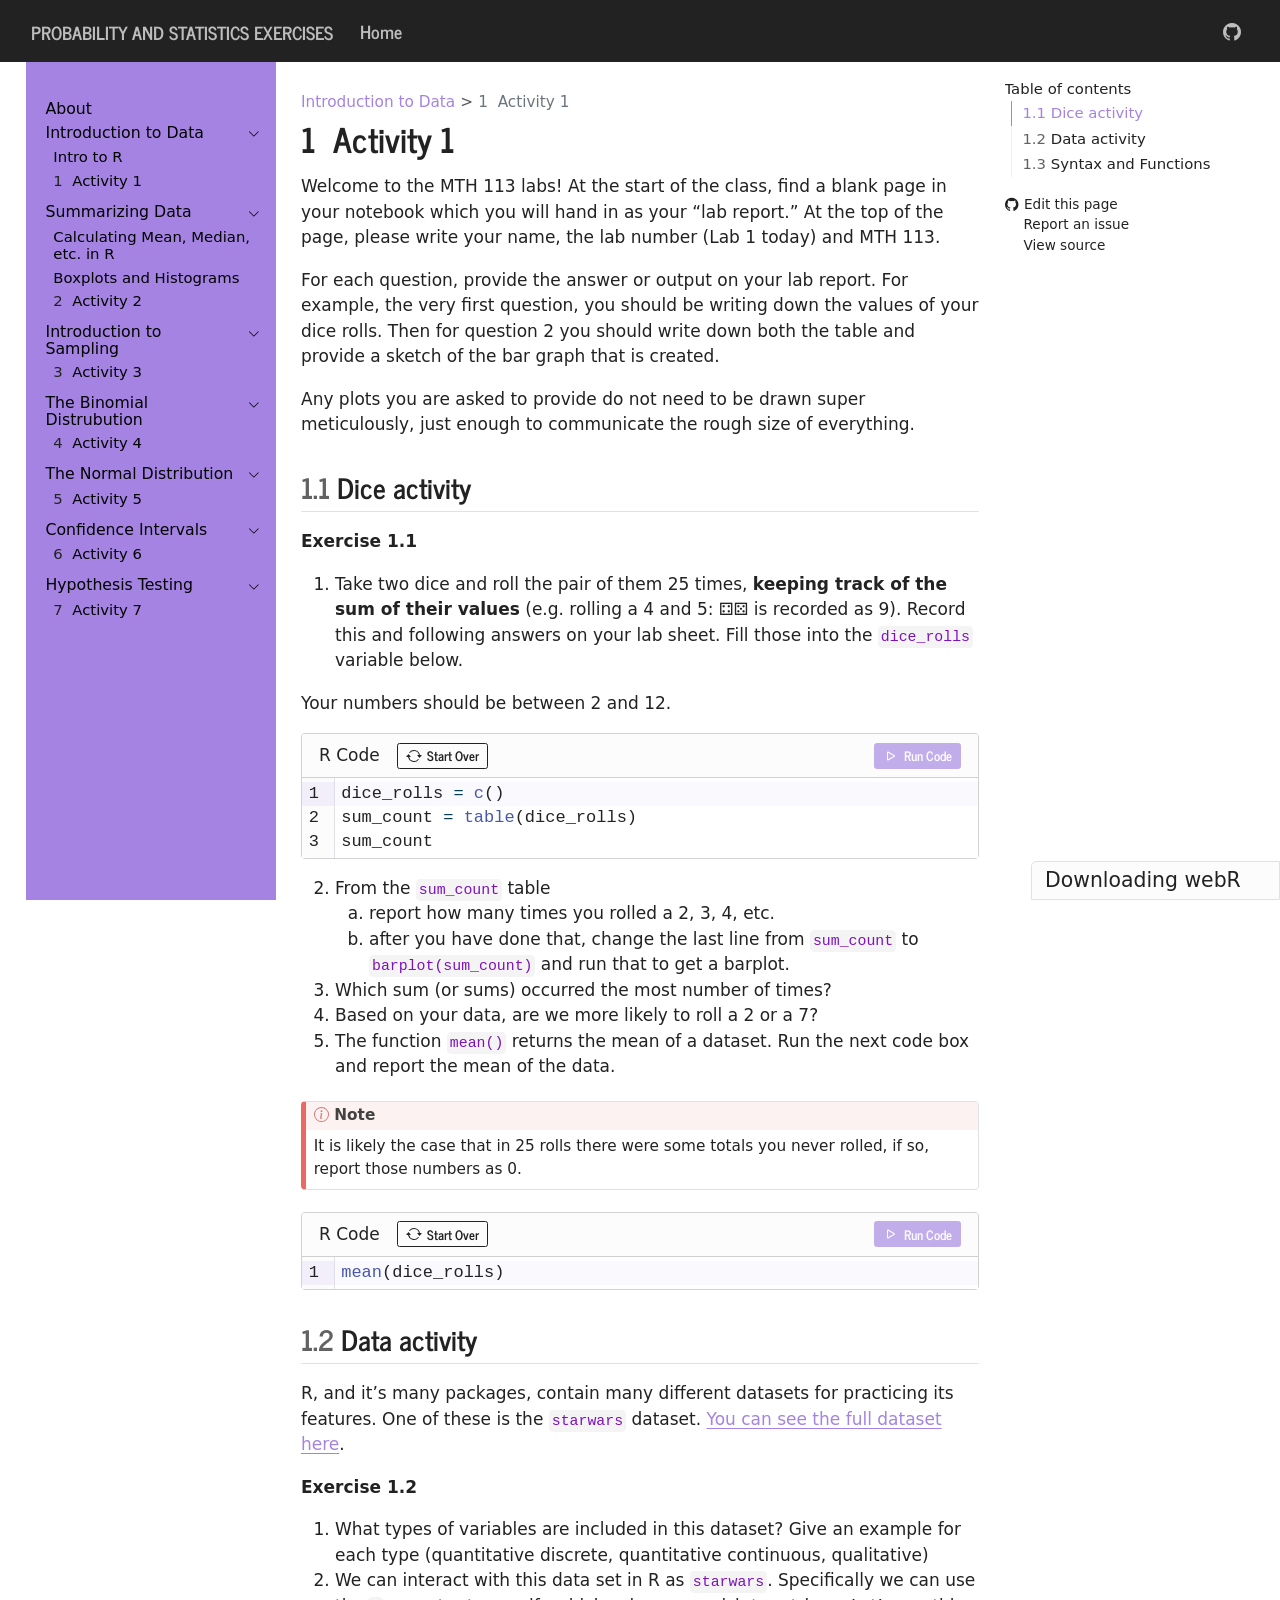
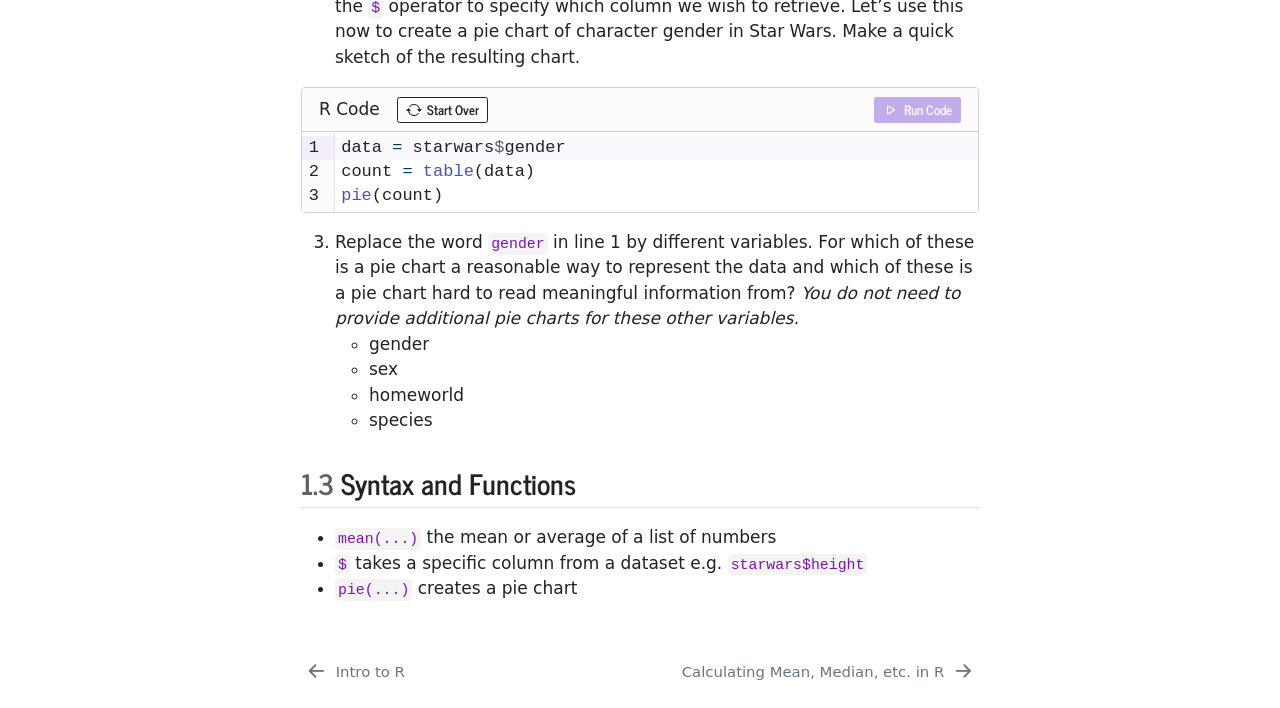
==== commit d31e76e1: "Built site for gh-pages" ====
--- a/project-1/bars-and-pies.html
+++ b/project-1/bars-and-pies.html
@@ -2,7 +2,7 @@
 <html xmlns="http://www.w3.org/1999/xhtml" lang="en" xml:lang="en"><head>
 
 <meta charset="utf-8">
-<meta name="generator" content="quarto-1.8.24">
+<meta name="generator" content="quarto-1.9.8">
 
 <meta name="viewport" content="width=device-width, initial-scale=1.0, user-scalable=yes">
 
@@ -39,7 +39,7 @@
 <script src="../site_libs/quarto-html/tippy.umd.min.js"></script>
 <script src="../site_libs/quarto-html/anchor.min.js"></script>
 <link href="../site_libs/quarto-html/tippy.css" rel="stylesheet">
-<link href="../site_libs/quarto-html/quarto-syntax-highlighting-dc55a5b9e770e841cd82e46aadbfb9b0.css" rel="stylesheet" id="quarto-text-highlighting-styles">
+<link href="../site_libs/quarto-html/quarto-syntax-highlighting-095e6f6405c331e3b33229e03003579f.css" rel="stylesheet" id="quarto-text-highlighting-styles">
 <script src="../site_libs/bootstrap/bootstrap.min.js"></script>
 <link href="../site_libs/bootstrap/bootstrap-icons.css" rel="stylesheet">
 <link href="../site_libs/bootstrap/bootstrap-3c5333e56ad6d1bf138ab44a25129ef7.min.css" rel="stylesheet" append-hash="true" id="quarto-bootstrap" data-mode="light">
@@ -86,8 +86,6 @@
     <nav class="navbar navbar-expand-lg " data-bs-theme="dark">
       <div class="navbar-container container-fluid">
       <div class="navbar-brand-container mx-auto">
-    <a href="../index.html" class="navbar-brand navbar-brand-logo">
-    </a>
     <a class="navbar-brand" href="../index.html">
     <span class="navbar-title">Probability and Statistics Exercises</span>
     </a>
@@ -124,10 +122,6 @@
 <div id="quarto-content" class="quarto-container page-columns page-rows-contents page-layout-article page-navbar">
 <!-- sidebar -->
   <nav id="quarto-sidebar" class="sidebar collapse collapse-horizontal quarto-sidebar-collapse-item sidebar-navigation floating overflow-auto">
-    <div class="pt-lg-2 mt-2 text-left sidebar-header sidebar-header-stacked">
-      <a href="../index.html" class="sidebar-logo-link">
-      </a>
-      </div>
     <div class="sidebar-menu-container"> 
     <ul class="list-unstyled mt-1">
         <li class="sidebar-item">
--- a/site_libs/quarto-html/quarto-syntax-highlighting-095e6f6405c331e3b33229e03003579f.css
+++ b/site_libs/quarto-html/quarto-syntax-highlighting-095e6f6405c331e3b33229e03003579f.css
@@ -0,0 +1,236 @@
+/* quarto syntax highlight colors */
+:root {
+  --quarto-hl-ot-color: #003B4F;
+  --quarto-hl-at-color: #657422;
+  --quarto-hl-ss-color: #20794D;
+  --quarto-hl-an-color: #5E5E5E;
+  --quarto-hl-fu-color: #4758AB;
+  --quarto-hl-st-color: #20794D;
+  --quarto-hl-cf-color: #003B4F;
+  --quarto-hl-op-color: #5E5E5E;
+  --quarto-hl-er-color: #AD0000;
+  --quarto-hl-bn-color: #AD0000;
+  --quarto-hl-al-color: #AD0000;
+  --quarto-hl-va-color: #111111;
+  --quarto-hl-bu-color: inherit;
+  --quarto-hl-ex-color: inherit;
+  --quarto-hl-pp-color: #AD0000;
+  --quarto-hl-in-color: #5E5E5E;
+  --quarto-hl-vs-color: #20794D;
+  --quarto-hl-wa-color: #5E5E5E;
+  --quarto-hl-do-color: #5E5E5E;
+  --quarto-hl-im-color: #00769E;
+  --quarto-hl-ch-color: #20794D;
+  --quarto-hl-dt-color: #AD0000;
+  --quarto-hl-fl-color: #AD0000;
+  --quarto-hl-co-color: #5E5E5E;
+  --quarto-hl-cv-color: #5E5E5E;
+  --quarto-hl-cn-color: #8f5902;
+  --quarto-hl-sc-color: #5E5E5E;
+  --quarto-hl-dv-color: #AD0000;
+  --quarto-hl-kw-color: #003B4F;
+}
+
+/* other quarto variables */
+:root {
+  --quarto-font-monospace: SFMono-Regular, Menlo, Monaco, Consolas, "Liberation Mono", "Courier New", monospace;
+}
+
+/* syntax highlight based on Pandoc's rules */
+pre > code.sourceCode > span {
+  color: #003B4F;
+}
+
+code.sourceCode > span {
+  color: #003B4F;
+}
+
+div.sourceCode,
+div.sourceCode pre.sourceCode {
+  color: #003B4F;
+}
+
+/* Normal */
+code span {
+  color: #003B4F;
+}
+
+/* Alert */
+code span.al {
+  color: #AD0000;
+  font-style: inherit;
+}
+
+/* Annotation */
+code span.an {
+  color: #5E5E5E;
+  font-style: inherit;
+}
+
+/* Attribute */
+code span.at {
+  color: #657422;
+  font-style: inherit;
+}
+
+/* BaseN */
+code span.bn {
+  color: #AD0000;
+  font-style: inherit;
+}
+
+/* BuiltIn */
+code span.bu {
+  font-style: inherit;
+}
+
+/* ControlFlow */
+code span.cf {
+  color: #003B4F;
+  font-weight: bold;
+  font-style: inherit;
+}
+
+/* Char */
+code span.ch {
+  color: #20794D;
+  font-style: inherit;
+}
+
+/* Constant */
+code span.cn {
+  color: #8f5902;
+  font-style: inherit;
+}
+
+/* Comment */
+code span.co {
+  color: #5E5E5E;
+  font-style: inherit;
+}
+
+/* CommentVar */
+code span.cv {
+  color: #5E5E5E;
+  font-style: italic;
+}
+
+/* Documentation */
+code span.do {
+  color: #5E5E5E;
+  font-style: italic;
+}
+
+/* DataType */
+code span.dt {
+  color: #AD0000;
+  font-style: inherit;
+}
+
+/* DecVal */
+code span.dv {
+  color: #AD0000;
+  font-style: inherit;
+}
+
+/* Error */
+code span.er {
+  color: #AD0000;
+  font-style: inherit;
+}
+
+/* Extension */
+code span.ex {
+  font-style: inherit;
+}
+
+/* Float */
+code span.fl {
+  color: #AD0000;
+  font-style: inherit;
+}
+
+/* Function */
+code span.fu {
+  color: #4758AB;
+  font-style: inherit;
+}
+
+/* Import */
+code span.im {
+  color: #00769E;
+  font-style: inherit;
+}
+
+/* Information */
+code span.in {
+  color: #5E5E5E;
+  font-style: inherit;
+}
+
+/* Keyword */
+code span.kw {
+  color: #003B4F;
+  font-weight: bold;
+  font-style: inherit;
+}
+
+/* Operator */
+code span.op {
+  color: #5E5E5E;
+  font-style: inherit;
+}
+
+/* Other */
+code span.ot {
+  color: #003B4F;
+  font-style: inherit;
+}
+
+/* Preprocessor */
+code span.pp {
+  color: #AD0000;
+  font-style: inherit;
+}
+
+/* SpecialChar */
+code span.sc {
+  color: #5E5E5E;
+  font-style: inherit;
+}
+
+/* SpecialString */
+code span.ss {
+  color: #20794D;
+  font-style: inherit;
+}
+
+/* String */
+code span.st {
+  color: #20794D;
+  font-style: inherit;
+}
+
+/* Variable */
+code span.va {
+  color: #111111;
+  font-style: inherit;
+}
+
+/* VerbatimString */
+code span.vs {
+  color: #20794D;
+  font-style: inherit;
+}
+
+/* Warning */
+code span.wa {
+  color: #5E5E5E;
+  font-style: italic;
+}
+
+.prevent-inlining {
+  content: "</";
+}
+
+/*# sourceMappingURL=90aa737a6d4854ca286649362ab2d416.css.map */
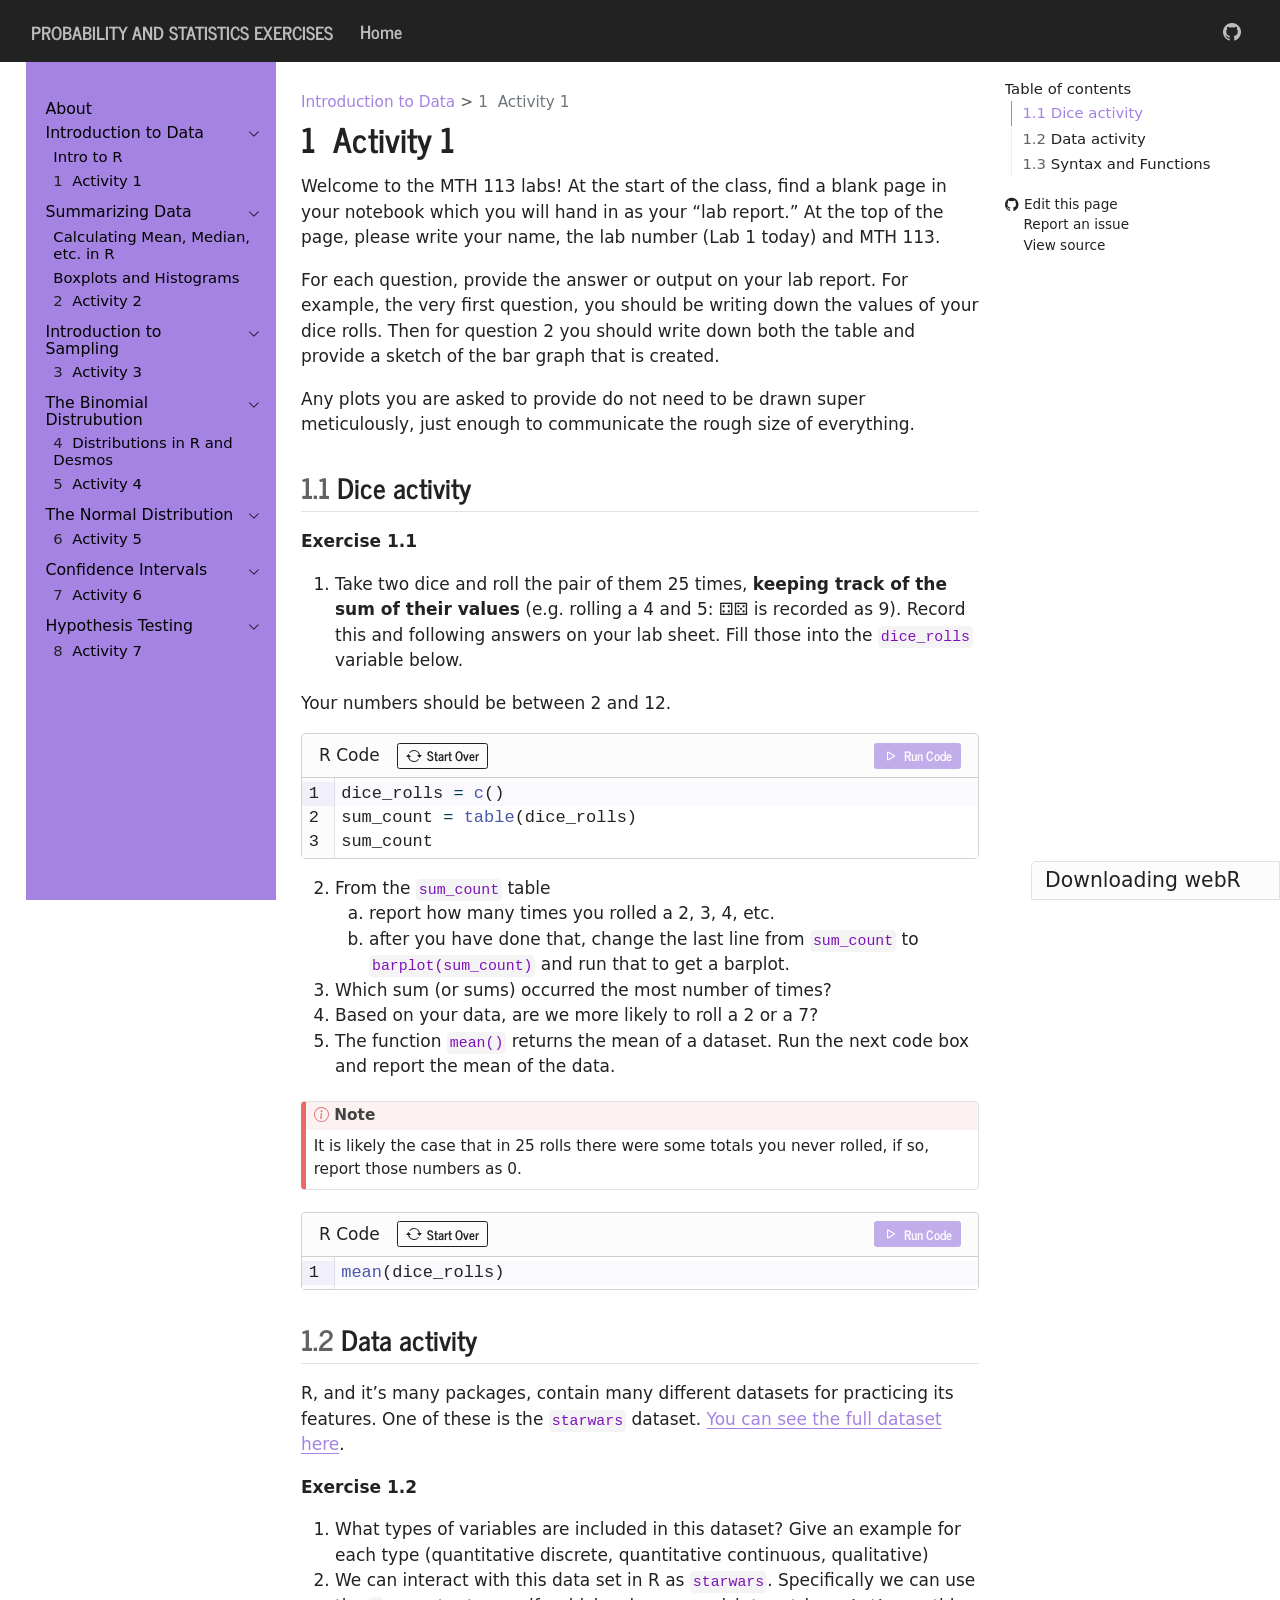
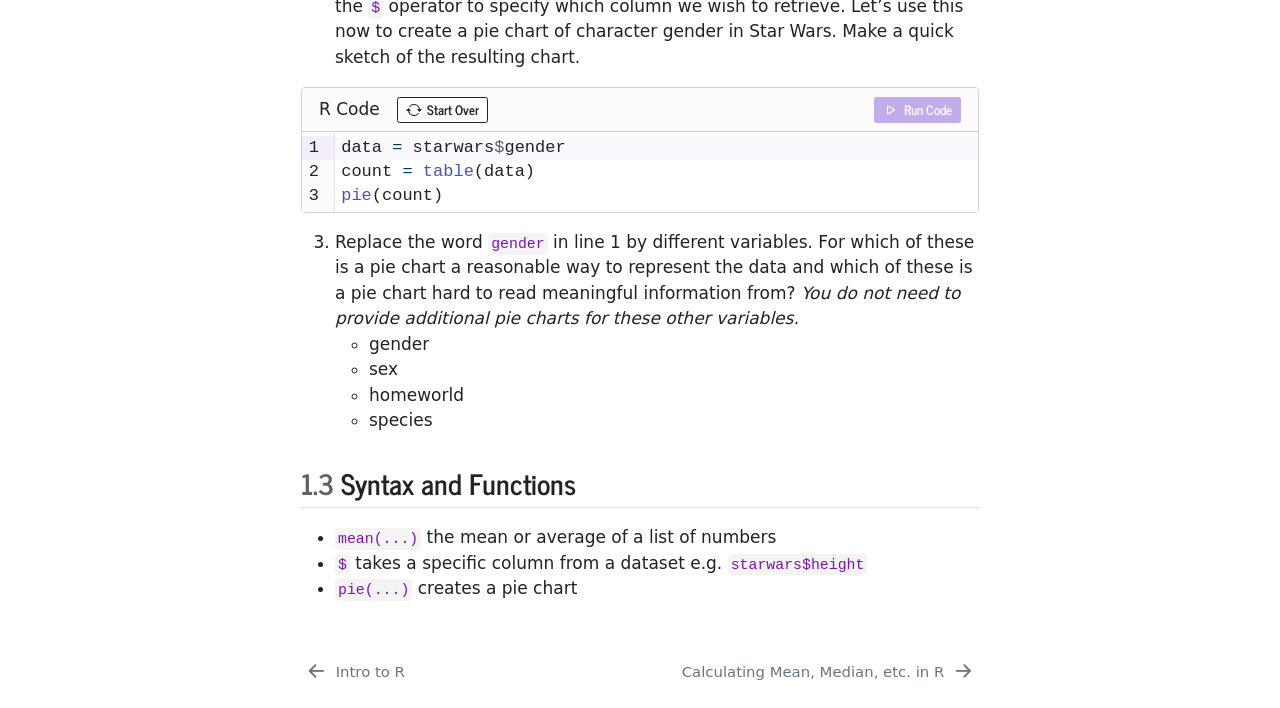
==== commit e0993bc1: "Built site for gh-pages" ====
--- a/project-1/bars-and-pies.html
+++ b/project-1/bars-and-pies.html
@@ -210,8 +210,14 @@
       <ul id="quarto-sidebar-section-4" class="collapse list-unstyled sidebar-section depth1 show">  
           <li class="sidebar-item">
   <div class="sidebar-item-container"> 
+  <a href="../project-4/distributions.html" class="sidebar-item-text sidebar-link">
+ <span class="menu-text"><span class="chapter-number">4</span>&nbsp; <span class="chapter-title">Distributions in R and Desmos</span></span></a>
+  </div>
+</li>
+          <li class="sidebar-item">
+  <div class="sidebar-item-container"> 
   <a href="../project-4/binomial.html" class="sidebar-item-text sidebar-link">
- <span class="menu-text"><span class="chapter-number">4</span>&nbsp; <span class="chapter-title">Activity 4</span></span></a>
+ <span class="menu-text"><span class="chapter-number">5</span>&nbsp; <span class="chapter-title">Activity 4</span></span></a>
   </div>
 </li>
       </ul>
@@ -228,7 +234,7 @@
           <li class="sidebar-item">
   <div class="sidebar-item-container"> 
   <a href="../project-5/normal.html" class="sidebar-item-text sidebar-link">
- <span class="menu-text"><span class="chapter-number">5</span>&nbsp; <span class="chapter-title">Activity 5</span></span></a>
+ <span class="menu-text"><span class="chapter-number">6</span>&nbsp; <span class="chapter-title">Activity 5</span></span></a>
   </div>
 </li>
       </ul>
@@ -245,7 +251,7 @@
           <li class="sidebar-item">
   <div class="sidebar-item-container"> 
   <a href="../project-6/ci.html" class="sidebar-item-text sidebar-link">
- <span class="menu-text"><span class="chapter-number">6</span>&nbsp; <span class="chapter-title">Activity 6</span></span></a>
+ <span class="menu-text"><span class="chapter-number">7</span>&nbsp; <span class="chapter-title">Activity 6</span></span></a>
   </div>
 </li>
       </ul>
@@ -262,7 +268,7 @@
           <li class="sidebar-item">
   <div class="sidebar-item-container"> 
   <a href="../project-7/hyptest.html" class="sidebar-item-text sidebar-link">
- <span class="menu-text"><span class="chapter-number">7</span>&nbsp; <span class="chapter-title">Activity 7</span></span></a>
+ <span class="menu-text"><span class="chapter-number">8</span>&nbsp; <span class="chapter-title">Activity 7</span></span></a>
   </div>
 </li>
       </ul>
--- a/style.css
+++ b/style.css
@@ -2,10 +2,6 @@
     footer:has(.d-sm-block) {
         display: none;
     }
-}
-
-.cell-output:has(input) {
-    margin-bottom: -1em;
 }
 
 [type="number"] {
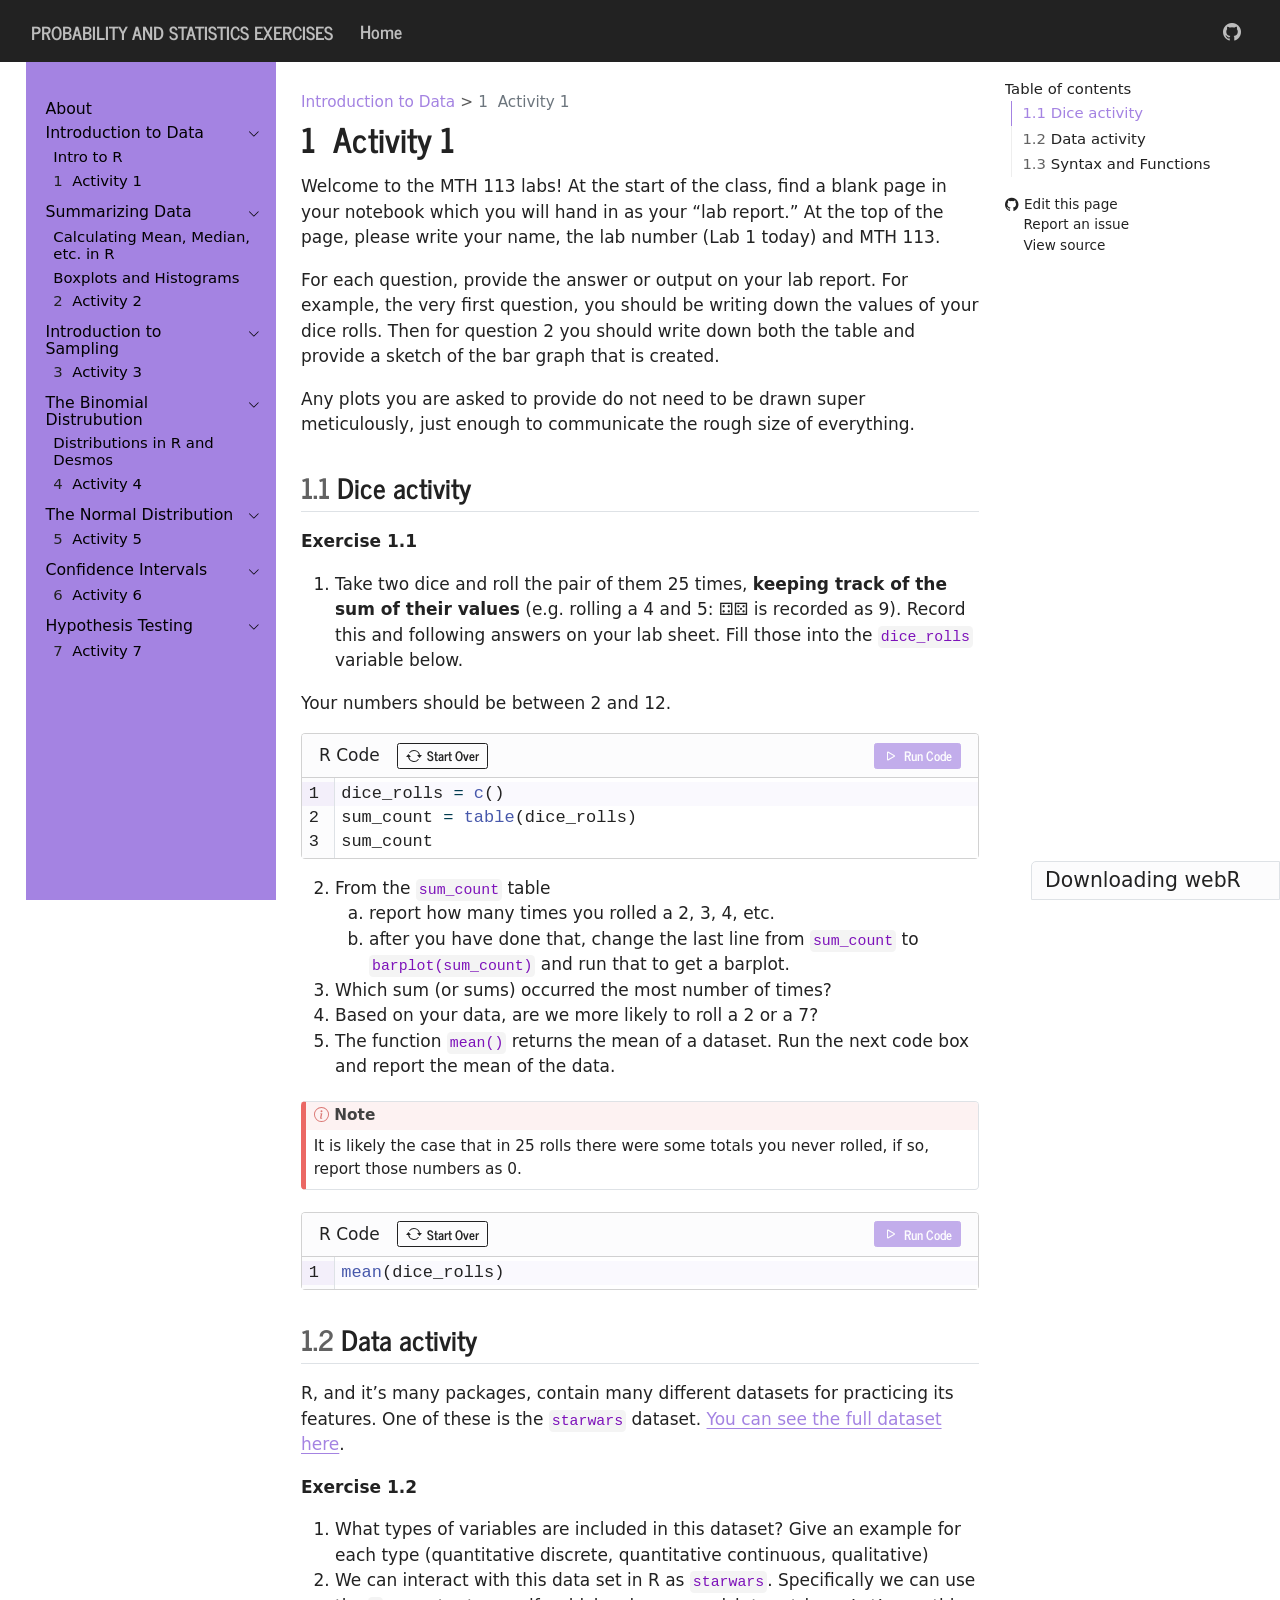
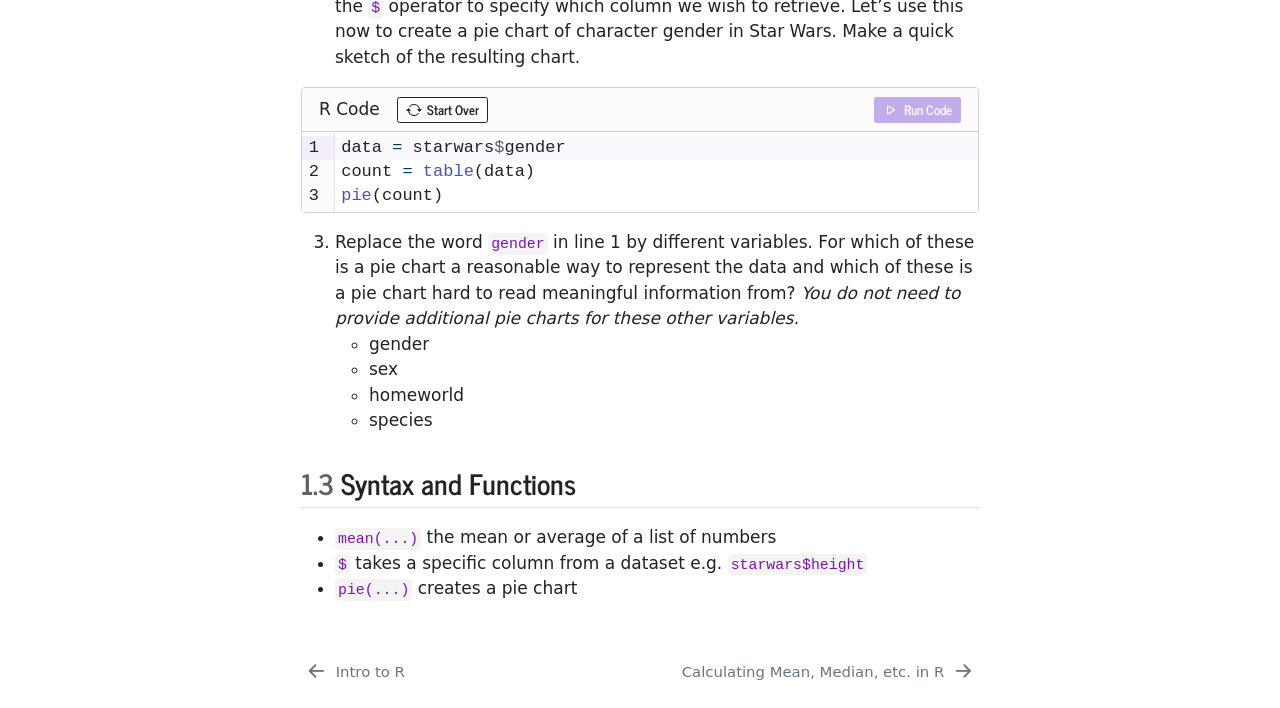
==== commit 02650a7f: "Built site for gh-pages" ====
--- a/project-1/bars-and-pies.html
+++ b/project-1/bars-and-pies.html
@@ -2,7 +2,7 @@
 <html xmlns="http://www.w3.org/1999/xhtml" lang="en" xml:lang="en"><head>
 
 <meta charset="utf-8">
-<meta name="generator" content="quarto-1.9.8">
+<meta name="generator" content="quarto-1.9.12">
 
 <meta name="viewport" content="width=device-width, initial-scale=1.0, user-scalable=yes">
 
@@ -39,7 +39,7 @@
 <script src="../site_libs/quarto-html/tippy.umd.min.js"></script>
 <script src="../site_libs/quarto-html/anchor.min.js"></script>
 <link href="../site_libs/quarto-html/tippy.css" rel="stylesheet">
-<link href="../site_libs/quarto-html/quarto-syntax-highlighting-095e6f6405c331e3b33229e03003579f.css" rel="stylesheet" id="quarto-text-highlighting-styles">
+<link href="../site_libs/quarto-html/quarto-syntax-highlighting-cdaacfc258cb6f151192107f105ac881.css" rel="stylesheet" id="quarto-text-highlighting-styles">
 <script src="../site_libs/bootstrap/bootstrap.min.js"></script>
 <link href="../site_libs/bootstrap/bootstrap-icons.css" rel="stylesheet">
 <link href="../site_libs/bootstrap/bootstrap-3c5333e56ad6d1bf138ab44a25129ef7.min.css" rel="stylesheet" append-hash="true" id="quarto-bootstrap" data-mode="light">
@@ -211,13 +211,13 @@
           <li class="sidebar-item">
   <div class="sidebar-item-container"> 
   <a href="../project-4/distributions.html" class="sidebar-item-text sidebar-link">
- <span class="menu-text"><span class="chapter-number">4</span>&nbsp; <span class="chapter-title">Distributions in R and Desmos</span></span></a>
+ <span class="menu-text">Distributions in R and Desmos</span></a>
   </div>
 </li>
           <li class="sidebar-item">
   <div class="sidebar-item-container"> 
   <a href="../project-4/binomial.html" class="sidebar-item-text sidebar-link">
- <span class="menu-text"><span class="chapter-number">5</span>&nbsp; <span class="chapter-title">Activity 4</span></span></a>
+ <span class="menu-text"><span class="chapter-number">4</span>&nbsp; <span class="chapter-title">Activity 4</span></span></a>
   </div>
 </li>
       </ul>
@@ -234,7 +234,7 @@
           <li class="sidebar-item">
   <div class="sidebar-item-container"> 
   <a href="../project-5/normal.html" class="sidebar-item-text sidebar-link">
- <span class="menu-text"><span class="chapter-number">6</span>&nbsp; <span class="chapter-title">Activity 5</span></span></a>
+ <span class="menu-text"><span class="chapter-number">5</span>&nbsp; <span class="chapter-title">Activity 5</span></span></a>
   </div>
 </li>
       </ul>
@@ -251,7 +251,7 @@
           <li class="sidebar-item">
   <div class="sidebar-item-container"> 
   <a href="../project-6/ci.html" class="sidebar-item-text sidebar-link">
- <span class="menu-text"><span class="chapter-number">7</span>&nbsp; <span class="chapter-title">Activity 6</span></span></a>
+ <span class="menu-text"><span class="chapter-number">6</span>&nbsp; <span class="chapter-title">Activity 6</span></span></a>
   </div>
 </li>
       </ul>
@@ -268,7 +268,7 @@
           <li class="sidebar-item">
   <div class="sidebar-item-container"> 
   <a href="../project-7/hyptest.html" class="sidebar-item-text sidebar-link">
- <span class="menu-text"><span class="chapter-number">8</span>&nbsp; <span class="chapter-title">Activity 7</span></span></a>
+ <span class="menu-text"><span class="chapter-number">7</span>&nbsp; <span class="chapter-title">Activity 7</span></span></a>
   </div>
 </li>
       </ul>
--- a/site_libs/quarto-html/quarto-syntax-highlighting-cdaacfc258cb6f151192107f105ac881.css
+++ b/site_libs/quarto-html/quarto-syntax-highlighting-cdaacfc258cb6f151192107f105ac881.css
@@ -0,0 +1,236 @@
+/* quarto syntax highlight colors */
+:root {
+  --quarto-hl-ot-color: #003B4F;
+  --quarto-hl-at-color: #657422;
+  --quarto-hl-ss-color: #20794D;
+  --quarto-hl-an-color: #5E5E5E;
+  --quarto-hl-fu-color: #4758AB;
+  --quarto-hl-st-color: #20794D;
+  --quarto-hl-cf-color: #003B4F;
+  --quarto-hl-op-color: #5E5E5E;
+  --quarto-hl-er-color: #AD0000;
+  --quarto-hl-bn-color: #AD0000;
+  --quarto-hl-al-color: #AD0000;
+  --quarto-hl-va-color: #111111;
+  --quarto-hl-bu-color: inherit;
+  --quarto-hl-ex-color: inherit;
+  --quarto-hl-pp-color: #AD0000;
+  --quarto-hl-in-color: #5E5E5E;
+  --quarto-hl-vs-color: #20794D;
+  --quarto-hl-wa-color: #5E5E5E;
+  --quarto-hl-do-color: #5E5E5E;
+  --quarto-hl-im-color: #00769E;
+  --quarto-hl-ch-color: #20794D;
+  --quarto-hl-dt-color: #AD0000;
+  --quarto-hl-fl-color: #AD0000;
+  --quarto-hl-co-color: #5E5E5E;
+  --quarto-hl-cv-color: #5E5E5E;
+  --quarto-hl-cn-color: #8f5902;
+  --quarto-hl-sc-color: #5E5E5E;
+  --quarto-hl-dv-color: #AD0000;
+  --quarto-hl-kw-color: #003B4F;
+}
+
+/* other quarto variables */
+:root {
+  --quarto-font-monospace: SFMono-Regular, Menlo, Monaco, Consolas, "Liberation Mono", "Courier New", monospace;
+}
+
+/* syntax highlight based on Pandoc's rules */
+pre > code.sourceCode > span {
+  color: #003B4F;
+}
+
+code.sourceCode > span {
+  color: #003B4F;
+}
+
+div.sourceCode,
+div.sourceCode pre.sourceCode {
+  color: #003B4F;
+}
+
+/* Normal */
+code span {
+  color: #003B4F;
+}
+
+/* Alert */
+code span.al {
+  color: #AD0000;
+  font-style: inherit;
+}
+
+/* Annotation */
+code span.an {
+  color: #5E5E5E;
+  font-style: inherit;
+}
+
+/* Attribute */
+code span.at {
+  color: #657422;
+  font-style: inherit;
+}
+
+/* BaseN */
+code span.bn {
+  color: #AD0000;
+  font-style: inherit;
+}
+
+/* BuiltIn */
+code span.bu {
+  font-style: inherit;
+}
+
+/* ControlFlow */
+code span.cf {
+  color: #003B4F;
+  font-weight: bold;
+  font-style: inherit;
+}
+
+/* Char */
+code span.ch {
+  color: #20794D;
+  font-style: inherit;
+}
+
+/* Constant */
+code span.cn {
+  color: #8f5902;
+  font-style: inherit;
+}
+
+/* Comment */
+code span.co {
+  color: #5E5E5E;
+  font-style: inherit;
+}
+
+/* CommentVar */
+code span.cv {
+  color: #5E5E5E;
+  font-style: italic;
+}
+
+/* Documentation */
+code span.do {
+  color: #5E5E5E;
+  font-style: italic;
+}
+
+/* DataType */
+code span.dt {
+  color: #AD0000;
+  font-style: inherit;
+}
+
+/* DecVal */
+code span.dv {
+  color: #AD0000;
+  font-style: inherit;
+}
+
+/* Error */
+code span.er {
+  color: #AD0000;
+  font-style: inherit;
+}
+
+/* Extension */
+code span.ex {
+  font-style: inherit;
+}
+
+/* Float */
+code span.fl {
+  color: #AD0000;
+  font-style: inherit;
+}
+
+/* Function */
+code span.fu {
+  color: #4758AB;
+  font-style: inherit;
+}
+
+/* Import */
+code span.im {
+  color: #00769E;
+  font-style: inherit;
+}
+
+/* Information */
+code span.in {
+  color: #5E5E5E;
+  font-style: inherit;
+}
+
+/* Keyword */
+code span.kw {
+  color: #003B4F;
+  font-weight: bold;
+  font-style: inherit;
+}
+
+/* Operator */
+code span.op {
+  color: #5E5E5E;
+  font-style: inherit;
+}
+
+/* Other */
+code span.ot {
+  color: #003B4F;
+  font-style: inherit;
+}
+
+/* Preprocessor */
+code span.pp {
+  color: #AD0000;
+  font-style: inherit;
+}
+
+/* SpecialChar */
+code span.sc {
+  color: #5E5E5E;
+  font-style: inherit;
+}
+
+/* SpecialString */
+code span.ss {
+  color: #20794D;
+  font-style: inherit;
+}
+
+/* String */
+code span.st {
+  color: #20794D;
+  font-style: inherit;
+}
+
+/* Variable */
+code span.va {
+  color: #111111;
+  font-style: inherit;
+}
+
+/* VerbatimString */
+code span.vs {
+  color: #20794D;
+  font-style: inherit;
+}
+
+/* Warning */
+code span.wa {
+  color: #5E5E5E;
+  font-style: italic;
+}
+
+.prevent-inlining {
+  content: "</";
+}
+
+/*# sourceMappingURL=406ff813e661147602d96cdd15110cd7.css.map */
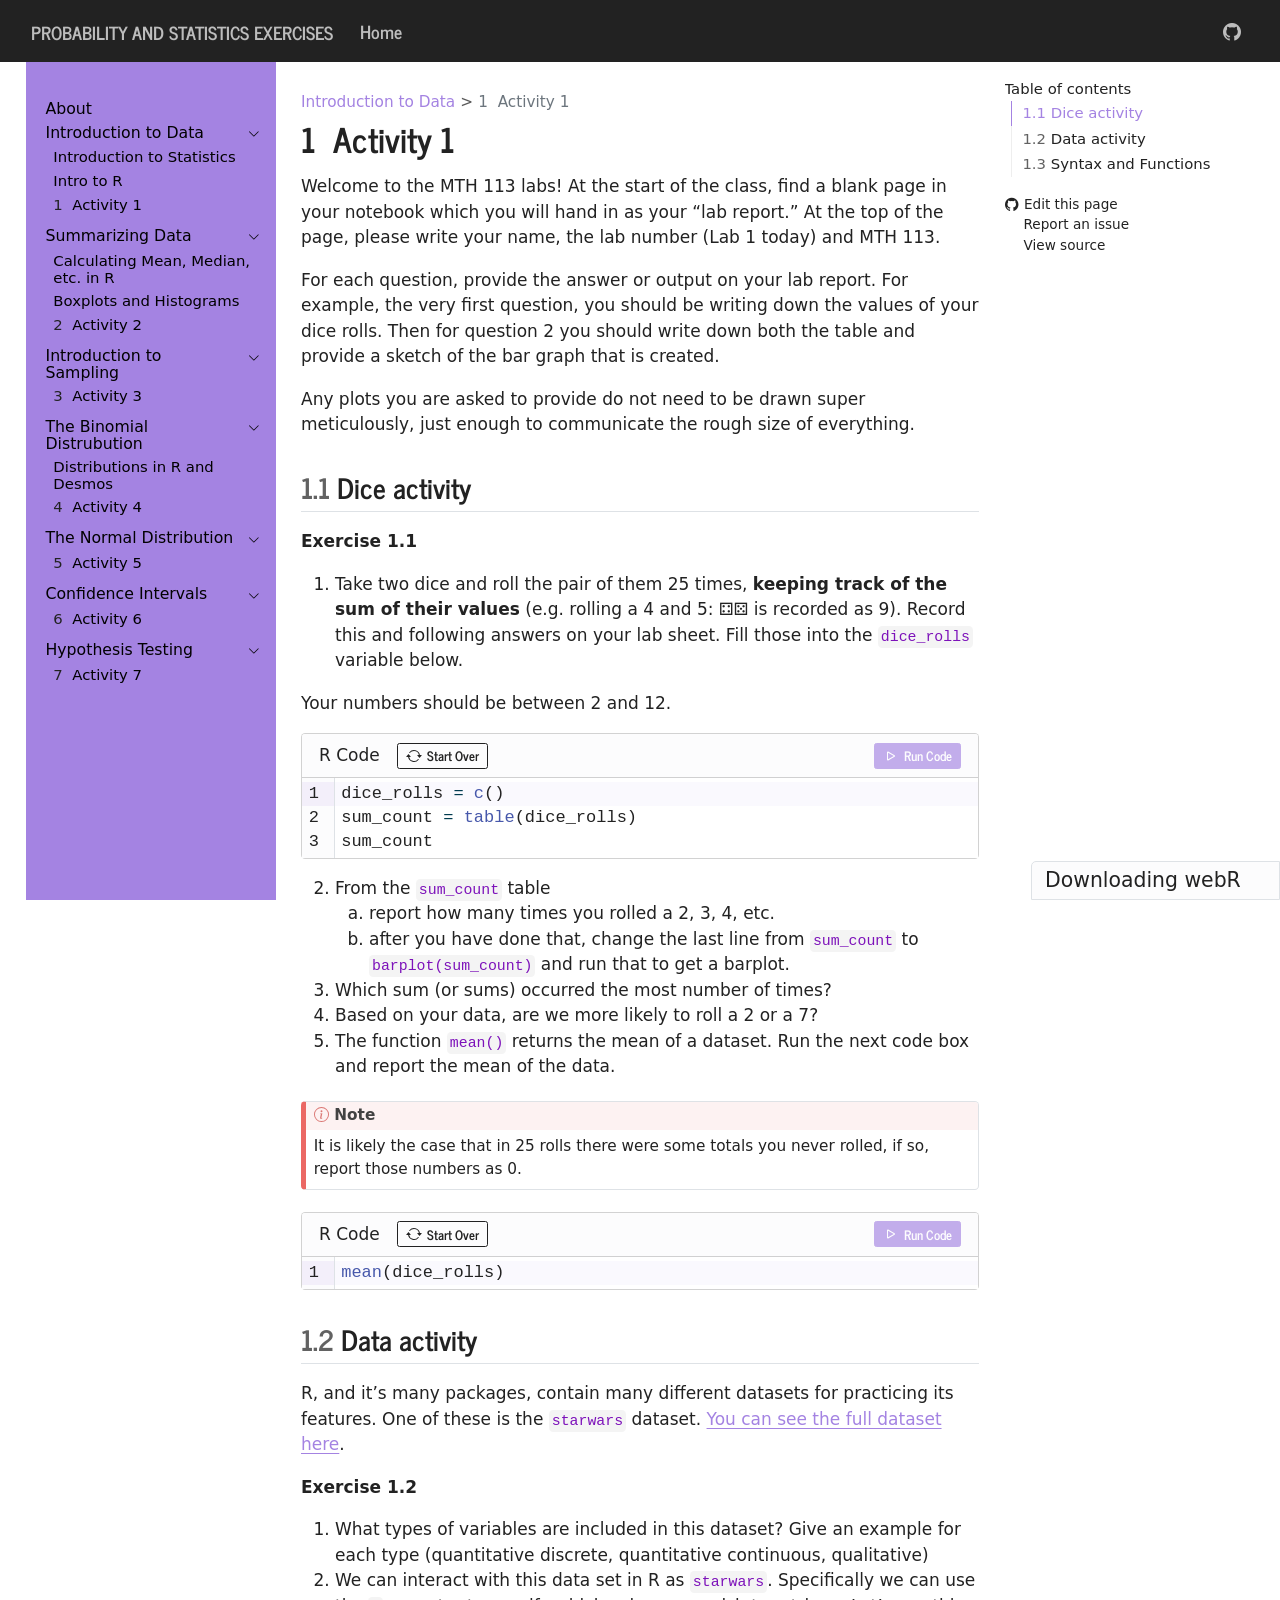
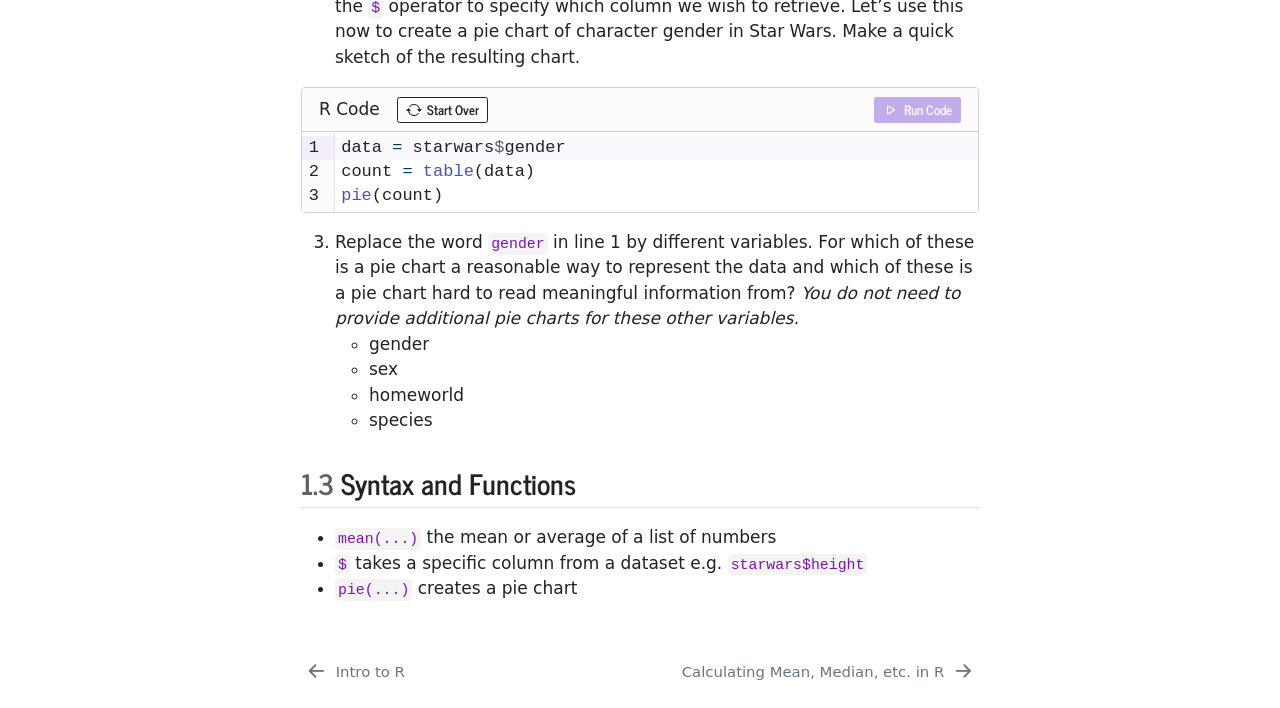
==== commit af5c9016: "Built site for gh-pages" ====
--- a/project-1/bars-and-pies.html
+++ b/project-1/bars-and-pies.html
@@ -2,13 +2,16 @@
 <html xmlns="http://www.w3.org/1999/xhtml" lang="en" xml:lang="en"><head>
 
 <meta charset="utf-8">
-<meta name="generator" content="quarto-1.9.12">
+<meta name="generator" content="quarto-1.9.17">
 
 <meta name="viewport" content="width=device-width, initial-scale=1.0, user-scalable=yes">
 
 
 <title>1&nbsp; Activity 1 – Probability and Statistics Exercises</title>
 <style>
+/* Default styles provided by pandoc.
+** See https://pandoc.org/MANUAL.html#variables-for-html for config info.
+*/
 code{white-space: pre-wrap;}
 span.smallcaps{font-variant: small-caps;}
 div.columns{display: flex; gap: min(4vw, 1.5em);}
@@ -39,10 +42,10 @@
 <script src="../site_libs/quarto-html/tippy.umd.min.js"></script>
 <script src="../site_libs/quarto-html/anchor.min.js"></script>
 <link href="../site_libs/quarto-html/tippy.css" rel="stylesheet">
-<link href="../site_libs/quarto-html/quarto-syntax-highlighting-cdaacfc258cb6f151192107f105ac881.css" rel="stylesheet" id="quarto-text-highlighting-styles">
+<link href="../site_libs/quarto-html/quarto-syntax-highlighting-ce4278342a015d016477ed09bce942c5.css" rel="stylesheet" id="quarto-text-highlighting-styles">
 <script src="../site_libs/bootstrap/bootstrap.min.js"></script>
 <link href="../site_libs/bootstrap/bootstrap-icons.css" rel="stylesheet">
-<link href="../site_libs/bootstrap/bootstrap-3c5333e56ad6d1bf138ab44a25129ef7.min.css" rel="stylesheet" append-hash="true" id="quarto-bootstrap" data-mode="light">
+<link href="../site_libs/bootstrap/bootstrap-4af47d3b37c543d314c5752801dfbda0.min.css" rel="stylesheet" append-hash="true" id="quarto-bootstrap" data-mode="light">
 <script src="../site_libs/quarto-contrib/live-runtime/live-runtime.js" type="module"></script>
 <link href="../site_libs/quarto-contrib/live-runtime/live-runtime.css" rel="stylesheet">
 <script id="quarto-search-options" type="application/json">{
@@ -112,7 +115,7 @@
       <button type="button" class="quarto-btn-toggle btn" data-bs-toggle="collapse" role="button" data-bs-target=".quarto-sidebar-collapse-item" aria-controls="quarto-sidebar" aria-expanded="false" aria-label="Toggle sidebar navigation" onclick="if (window.quartoToggleHeadroom) { window.quartoToggleHeadroom(); }">
         <i class="bi bi-layout-text-sidebar-reverse"></i>
       </button>
-        <nav class="quarto-page-breadcrumbs" aria-label="breadcrumb"><ol class="breadcrumb"><li class="breadcrumb-item"><a href="../project-1/intro.html">Introduction to Data</a></li><li class="breadcrumb-item"><a href="../project-1/bars-and-pies.html"><span class="chapter-number">1</span>&nbsp; <span class="chapter-title">Activity 1</span></a></li></ol></nav>
+        <nav class="quarto-page-breadcrumbs" aria-label="breadcrumb"><ol class="breadcrumb"><li class="breadcrumb-item"><a href="../project-1/slides.html">Introduction to Data</a></li><li class="breadcrumb-item"><a href="../project-1/bars-and-pies.html"><span class="chapter-number">1</span>&nbsp; <span class="chapter-title">Activity 1</span></a></li></ol></nav>
         <a class="flex-grow-1" role="navigation" data-bs-toggle="collapse" data-bs-target=".quarto-sidebar-collapse-item" aria-controls="quarto-sidebar" aria-expanded="false" aria-label="Toggle sidebar navigation" onclick="if (window.quartoToggleHeadroom) { window.quartoToggleHeadroom(); }">      
         </a>
     </div>
@@ -139,6 +142,12 @@
           </a> 
       </div>
       <ul id="quarto-sidebar-section-1" class="collapse list-unstyled sidebar-section depth1 show">  
+          <li class="sidebar-item">
+  <div class="sidebar-item-container"> 
+  <a href="../project-1/slides.html" class="sidebar-item-text sidebar-link">
+ <span class="menu-text">Introduction to Statistics</span></a>
+  </div>
+</li>
           <li class="sidebar-item">
   <div class="sidebar-item-container"> 
   <a href="../project-1/intro.html" class="sidebar-item-text sidebar-link">
@@ -292,7 +301,7 @@
 <!-- main -->
 <main class="content" id="quarto-document-content">
 
-<header id="title-block-header" class="quarto-title-block default"><nav class="quarto-page-breadcrumbs quarto-title-breadcrumbs d-none d-lg-block" aria-label="breadcrumb"><ol class="breadcrumb"><li class="breadcrumb-item"><a href="../project-1/intro.html">Introduction to Data</a></li><li class="breadcrumb-item"><a href="../project-1/bars-and-pies.html"><span class="chapter-number">1</span>&nbsp; <span class="chapter-title">Activity 1</span></a></li></ol></nav>
+<header id="title-block-header" class="quarto-title-block default"><nav class="quarto-page-breadcrumbs quarto-title-breadcrumbs d-none d-lg-block" aria-label="breadcrumb"><ol class="breadcrumb"><li class="breadcrumb-item"><a href="../project-1/slides.html">Introduction to Data</a></li><li class="breadcrumb-item"><a href="../project-1/bars-and-pies.html"><span class="chapter-number">1</span>&nbsp; <span class="chapter-title">Activity 1</span></a></li></ol></nav>
 <div class="quarto-title">
 <h1 class="title"><span class="chapter-number">1</span>&nbsp; <span class="chapter-title">Activity 1</span></h1>
 </div>
--- a/site_libs/quarto-html/quarto-syntax-highlighting-ce4278342a015d016477ed09bce942c5.css
+++ b/site_libs/quarto-html/quarto-syntax-highlighting-ce4278342a015d016477ed09bce942c5.css
@@ -0,0 +1,236 @@
+/* quarto syntax highlight colors */
+:root {
+  --quarto-hl-ot-color: #003B4F;
+  --quarto-hl-at-color: #657422;
+  --quarto-hl-ss-color: #20794D;
+  --quarto-hl-an-color: #5E5E5E;
+  --quarto-hl-fu-color: #4758AB;
+  --quarto-hl-st-color: #20794D;
+  --quarto-hl-cf-color: #003B4F;
+  --quarto-hl-op-color: #5E5E5E;
+  --quarto-hl-er-color: #AD0000;
+  --quarto-hl-bn-color: #AD0000;
+  --quarto-hl-al-color: #AD0000;
+  --quarto-hl-va-color: #111111;
+  --quarto-hl-bu-color: inherit;
+  --quarto-hl-ex-color: inherit;
+  --quarto-hl-pp-color: #AD0000;
+  --quarto-hl-in-color: #5E5E5E;
+  --quarto-hl-vs-color: #20794D;
+  --quarto-hl-wa-color: #5E5E5E;
+  --quarto-hl-do-color: #5E5E5E;
+  --quarto-hl-im-color: #00769E;
+  --quarto-hl-ch-color: #20794D;
+  --quarto-hl-dt-color: #AD0000;
+  --quarto-hl-fl-color: #AD0000;
+  --quarto-hl-co-color: #5E5E5E;
+  --quarto-hl-cv-color: #5E5E5E;
+  --quarto-hl-cn-color: #8f5902;
+  --quarto-hl-sc-color: #5E5E5E;
+  --quarto-hl-dv-color: #AD0000;
+  --quarto-hl-kw-color: #003B4F;
+}
+
+/* other quarto variables */
+:root {
+  --quarto-font-monospace: SFMono-Regular, Menlo, Monaco, Consolas, "Liberation Mono", "Courier New", monospace;
+}
+
+/* syntax highlight based on Pandoc's rules */
+pre > code.sourceCode > span {
+  color: #003B4F;
+}
+
+code.sourceCode > span {
+  color: #003B4F;
+}
+
+div.sourceCode,
+div.sourceCode pre.sourceCode {
+  color: #003B4F;
+}
+
+/* Normal */
+code span {
+  color: #003B4F;
+}
+
+/* Alert */
+code span.al {
+  color: #AD0000;
+  font-style: inherit;
+}
+
+/* Annotation */
+code span.an {
+  color: #5E5E5E;
+  font-style: inherit;
+}
+
+/* Attribute */
+code span.at {
+  color: #657422;
+  font-style: inherit;
+}
+
+/* BaseN */
+code span.bn {
+  color: #AD0000;
+  font-style: inherit;
+}
+
+/* BuiltIn */
+code span.bu {
+  font-style: inherit;
+}
+
+/* ControlFlow */
+code span.cf {
+  color: #003B4F;
+  font-weight: bold;
+  font-style: inherit;
+}
+
+/* Char */
+code span.ch {
+  color: #20794D;
+  font-style: inherit;
+}
+
+/* Constant */
+code span.cn {
+  color: #8f5902;
+  font-style: inherit;
+}
+
+/* Comment */
+code span.co {
+  color: #5E5E5E;
+  font-style: inherit;
+}
+
+/* CommentVar */
+code span.cv {
+  color: #5E5E5E;
+  font-style: italic;
+}
+
+/* Documentation */
+code span.do {
+  color: #5E5E5E;
+  font-style: italic;
+}
+
+/* DataType */
+code span.dt {
+  color: #AD0000;
+  font-style: inherit;
+}
+
+/* DecVal */
+code span.dv {
+  color: #AD0000;
+  font-style: inherit;
+}
+
+/* Error */
+code span.er {
+  color: #AD0000;
+  font-style: inherit;
+}
+
+/* Extension */
+code span.ex {
+  font-style: inherit;
+}
+
+/* Float */
+code span.fl {
+  color: #AD0000;
+  font-style: inherit;
+}
+
+/* Function */
+code span.fu {
+  color: #4758AB;
+  font-style: inherit;
+}
+
+/* Import */
+code span.im {
+  color: #00769E;
+  font-style: inherit;
+}
+
+/* Information */
+code span.in {
+  color: #5E5E5E;
+  font-style: inherit;
+}
+
+/* Keyword */
+code span.kw {
+  color: #003B4F;
+  font-weight: bold;
+  font-style: inherit;
+}
+
+/* Operator */
+code span.op {
+  color: #5E5E5E;
+  font-style: inherit;
+}
+
+/* Other */
+code span.ot {
+  color: #003B4F;
+  font-style: inherit;
+}
+
+/* Preprocessor */
+code span.pp {
+  color: #AD0000;
+  font-style: inherit;
+}
+
+/* SpecialChar */
+code span.sc {
+  color: #5E5E5E;
+  font-style: inherit;
+}
+
+/* SpecialString */
+code span.ss {
+  color: #20794D;
+  font-style: inherit;
+}
+
+/* String */
+code span.st {
+  color: #20794D;
+  font-style: inherit;
+}
+
+/* Variable */
+code span.va {
+  color: #111111;
+  font-style: inherit;
+}
+
+/* VerbatimString */
+code span.vs {
+  color: #20794D;
+  font-style: inherit;
+}
+
+/* Warning */
+code span.wa {
+  color: #5E5E5E;
+  font-style: italic;
+}
+
+.prevent-inlining {
+  content: "</";
+}
+
+/*# sourceMappingURL=50da67a514f398800c3e9dce52cf71c5.css.map */
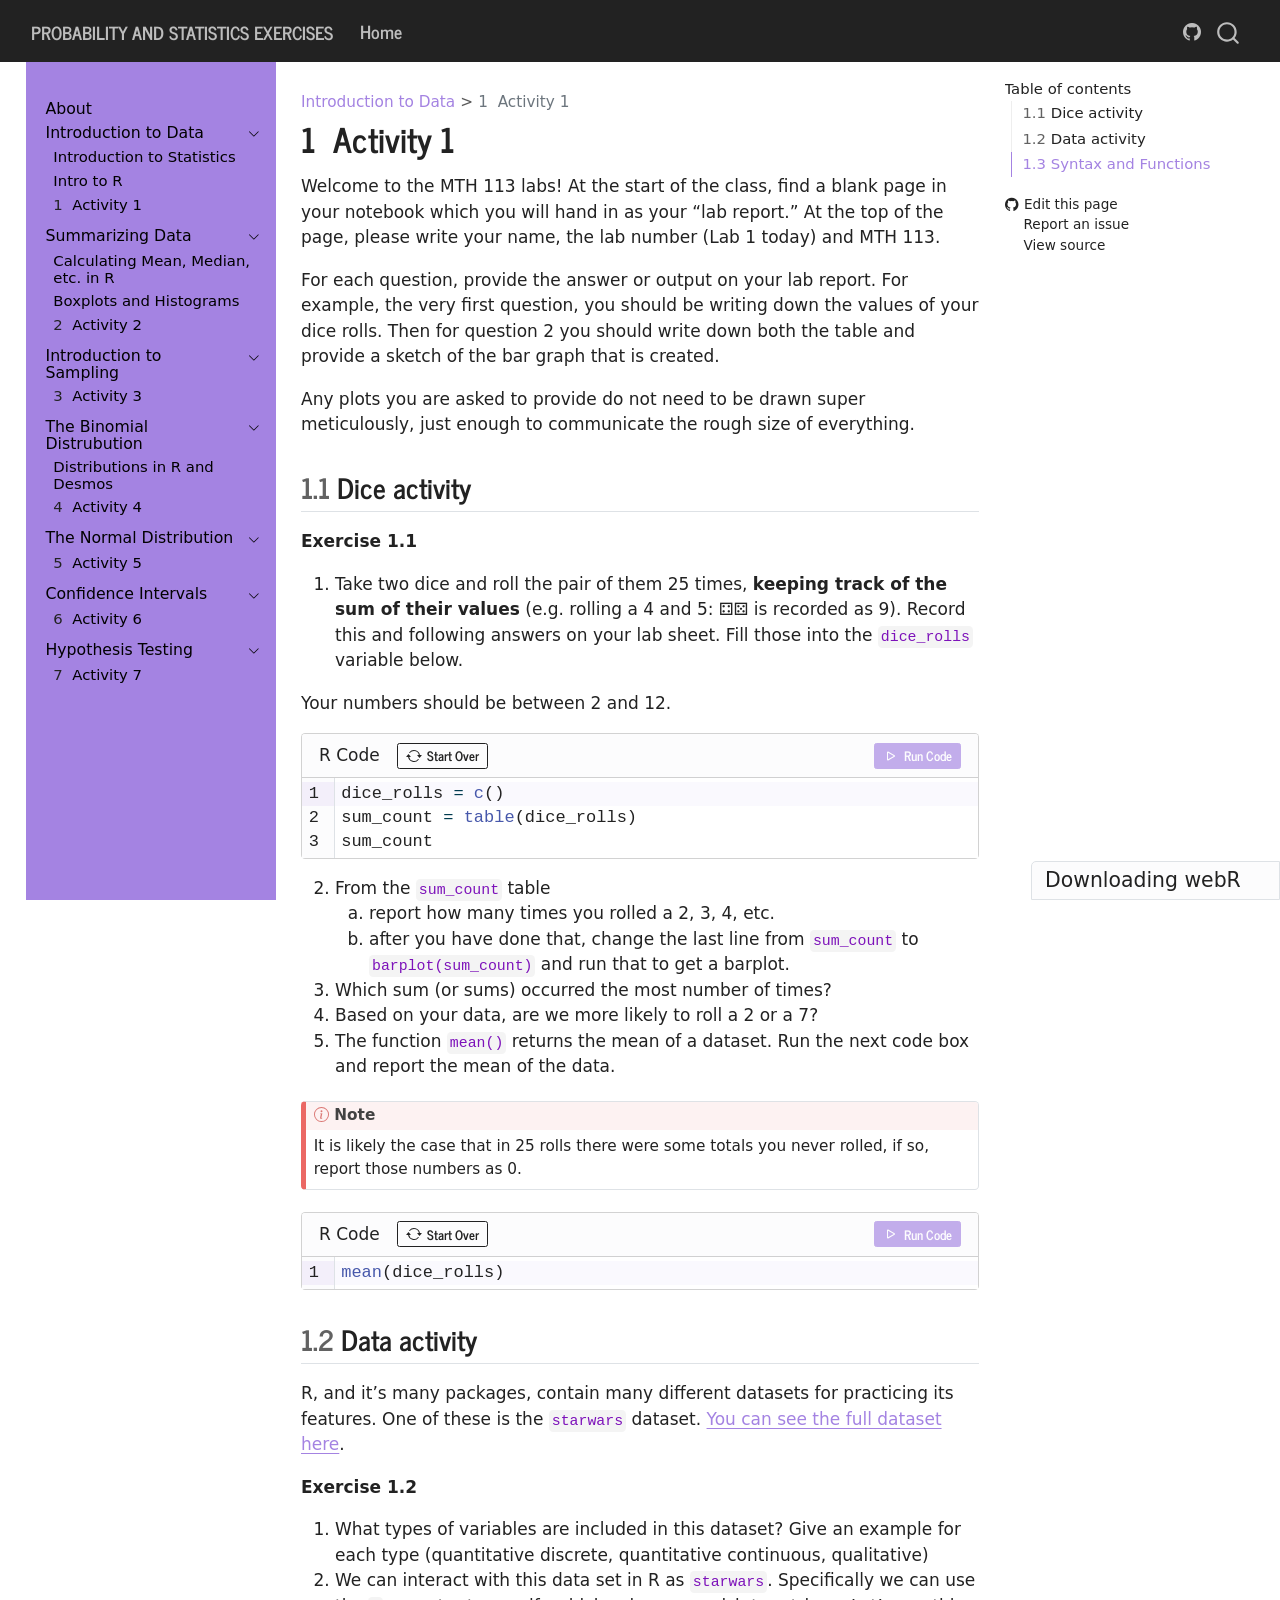
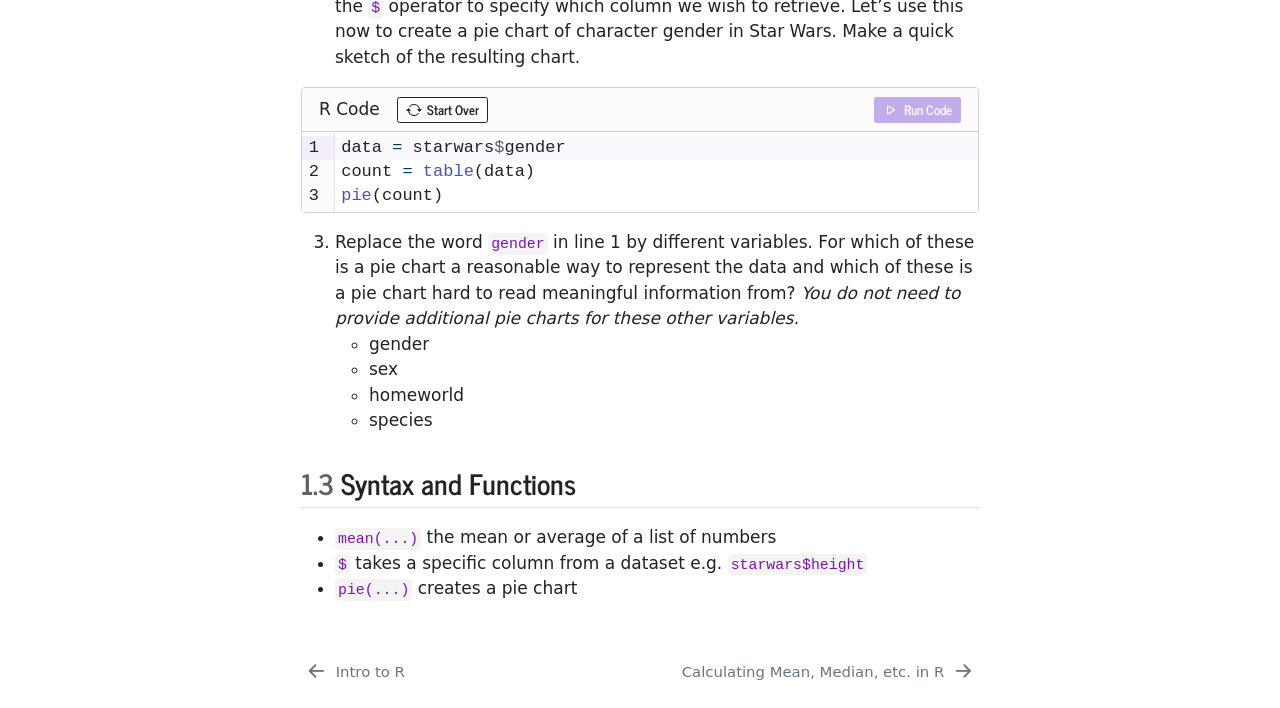
==== commit 72b1e256: "Built site for gh-pages" ====
--- a/project-1/bars-and-pies.html
+++ b/project-1/bars-and-pies.html
@@ -2,7 +2,7 @@
 <html xmlns="http://www.w3.org/1999/xhtml" lang="en" xml:lang="en"><head>
 
 <meta charset="utf-8">
-<meta name="generator" content="quarto-1.9.17">
+<meta name="generator" content="quarto-1.10.0">
 
 <meta name="viewport" content="width=device-width, initial-scale=1.0, user-scalable=yes">
 
@@ -37,15 +37,14 @@
 <link href="../project-1/intro.html" rel="prev">
 <script src="../site_libs/quarto-html/quarto.js" type="module"></script>
 <script src="../site_libs/quarto-html/tabsets/tabsets.js" type="module"></script>
-<script src="../site_libs/quarto-html/axe/axe-check.js" type="module"></script>
 <script src="../site_libs/quarto-html/popper.min.js"></script>
 <script src="../site_libs/quarto-html/tippy.umd.min.js"></script>
 <script src="../site_libs/quarto-html/anchor.min.js"></script>
 <link href="../site_libs/quarto-html/tippy.css" rel="stylesheet">
-<link href="../site_libs/quarto-html/quarto-syntax-highlighting-ce4278342a015d016477ed09bce942c5.css" rel="stylesheet" id="quarto-text-highlighting-styles">
+<link href="../site_libs/quarto-html/quarto-syntax-highlighting-9c5e1a58ae97b3faeeb5cca0e0e2eaf1.css" rel="stylesheet" id="quarto-text-highlighting-styles">
 <script src="../site_libs/bootstrap/bootstrap.min.js"></script>
 <link href="../site_libs/bootstrap/bootstrap-icons.css" rel="stylesheet">
-<link href="../site_libs/bootstrap/bootstrap-4af47d3b37c543d314c5752801dfbda0.min.css" rel="stylesheet" append-hash="true" id="quarto-bootstrap" data-mode="light">
+<link href="../site_libs/bootstrap/bootstrap-2572d525f6421df5b703f0527af63c72.min.css" rel="stylesheet" append-hash="true" id="quarto-bootstrap" data-mode="light">
 <script src="../site_libs/quarto-contrib/live-runtime/live-runtime.js" type="module"></script>
 <link href="../site_libs/quarto-contrib/live-runtime/live-runtime.css" rel="stylesheet">
 <script id="quarto-search-options" type="application/json">{
--- a/site_libs/quarto-html/quarto-syntax-highlighting-9c5e1a58ae97b3faeeb5cca0e0e2eaf1.css
+++ b/site_libs/quarto-html/quarto-syntax-highlighting-9c5e1a58ae97b3faeeb5cca0e0e2eaf1.css
@@ -0,0 +1,236 @@
+/* quarto syntax highlight colors */
+:root {
+  --quarto-hl-ot-color: #003B4F;
+  --quarto-hl-at-color: #657422;
+  --quarto-hl-ss-color: #20794D;
+  --quarto-hl-an-color: #5E5E5E;
+  --quarto-hl-fu-color: #4758AB;
+  --quarto-hl-st-color: #20794D;
+  --quarto-hl-cf-color: #003B4F;
+  --quarto-hl-op-color: #5E5E5E;
+  --quarto-hl-er-color: #AD0000;
+  --quarto-hl-bn-color: #AD0000;
+  --quarto-hl-al-color: #AD0000;
+  --quarto-hl-va-color: #111111;
+  --quarto-hl-bu-color: inherit;
+  --quarto-hl-ex-color: inherit;
+  --quarto-hl-pp-color: #AD0000;
+  --quarto-hl-in-color: #5E5E5E;
+  --quarto-hl-vs-color: #20794D;
+  --quarto-hl-wa-color: #5E5E5E;
+  --quarto-hl-do-color: #5E5E5E;
+  --quarto-hl-im-color: #00769E;
+  --quarto-hl-ch-color: #20794D;
+  --quarto-hl-dt-color: #AD0000;
+  --quarto-hl-fl-color: #AD0000;
+  --quarto-hl-co-color: #5E5E5E;
+  --quarto-hl-cv-color: #5E5E5E;
+  --quarto-hl-cn-color: #8f5902;
+  --quarto-hl-sc-color: #5E5E5E;
+  --quarto-hl-dv-color: #AD0000;
+  --quarto-hl-kw-color: #003B4F;
+}
+
+/* other quarto variables */
+:root {
+  --quarto-font-monospace: SFMono-Regular, Menlo, Monaco, Consolas, "Liberation Mono", "Courier New", monospace;
+}
+
+/* syntax highlight based on Pandoc's rules */
+pre > code.sourceCode > span {
+  color: #003B4F;
+}
+
+code.sourceCode > span {
+  color: #003B4F;
+}
+
+div.sourceCode,
+div.sourceCode pre.sourceCode {
+  color: #003B4F;
+}
+
+/* Normal */
+code span {
+  color: #003B4F;
+}
+
+/* Alert */
+code span.al {
+  color: #AD0000;
+  font-style: inherit;
+}
+
+/* Annotation */
+code span.an {
+  color: #5E5E5E;
+  font-style: inherit;
+}
+
+/* Attribute */
+code span.at {
+  color: #657422;
+  font-style: inherit;
+}
+
+/* BaseN */
+code span.bn {
+  color: #AD0000;
+  font-style: inherit;
+}
+
+/* BuiltIn */
+code span.bu {
+  font-style: inherit;
+}
+
+/* ControlFlow */
+code span.cf {
+  color: #003B4F;
+  font-weight: bold;
+  font-style: inherit;
+}
+
+/* Char */
+code span.ch {
+  color: #20794D;
+  font-style: inherit;
+}
+
+/* Constant */
+code span.cn {
+  color: #8f5902;
+  font-style: inherit;
+}
+
+/* Comment */
+code span.co {
+  color: #5E5E5E;
+  font-style: inherit;
+}
+
+/* CommentVar */
+code span.cv {
+  color: #5E5E5E;
+  font-style: italic;
+}
+
+/* Documentation */
+code span.do {
+  color: #5E5E5E;
+  font-style: italic;
+}
+
+/* DataType */
+code span.dt {
+  color: #AD0000;
+  font-style: inherit;
+}
+
+/* DecVal */
+code span.dv {
+  color: #AD0000;
+  font-style: inherit;
+}
+
+/* Error */
+code span.er {
+  color: #AD0000;
+  font-style: inherit;
+}
+
+/* Extension */
+code span.ex {
+  font-style: inherit;
+}
+
+/* Float */
+code span.fl {
+  color: #AD0000;
+  font-style: inherit;
+}
+
+/* Function */
+code span.fu {
+  color: #4758AB;
+  font-style: inherit;
+}
+
+/* Import */
+code span.im {
+  color: #00769E;
+  font-style: inherit;
+}
+
+/* Information */
+code span.in {
+  color: #5E5E5E;
+  font-style: inherit;
+}
+
+/* Keyword */
+code span.kw {
+  color: #003B4F;
+  font-weight: bold;
+  font-style: inherit;
+}
+
+/* Operator */
+code span.op {
+  color: #5E5E5E;
+  font-style: inherit;
+}
+
+/* Other */
+code span.ot {
+  color: #003B4F;
+  font-style: inherit;
+}
+
+/* Preprocessor */
+code span.pp {
+  color: #AD0000;
+  font-style: inherit;
+}
+
+/* SpecialChar */
+code span.sc {
+  color: #5E5E5E;
+  font-style: inherit;
+}
+
+/* SpecialString */
+code span.ss {
+  color: #20794D;
+  font-style: inherit;
+}
+
+/* String */
+code span.st {
+  color: #20794D;
+  font-style: inherit;
+}
+
+/* Variable */
+code span.va {
+  color: #111111;
+  font-style: inherit;
+}
+
+/* VerbatimString */
+code span.vs {
+  color: #20794D;
+  font-style: inherit;
+}
+
+/* Warning */
+code span.wa {
+  color: #5E5E5E;
+  font-style: italic;
+}
+
+.prevent-inlining {
+  content: "</";
+}
+
+/*# sourceMappingURL=2dc0a28c3af34637198f41c9dbb62078.css.map */
